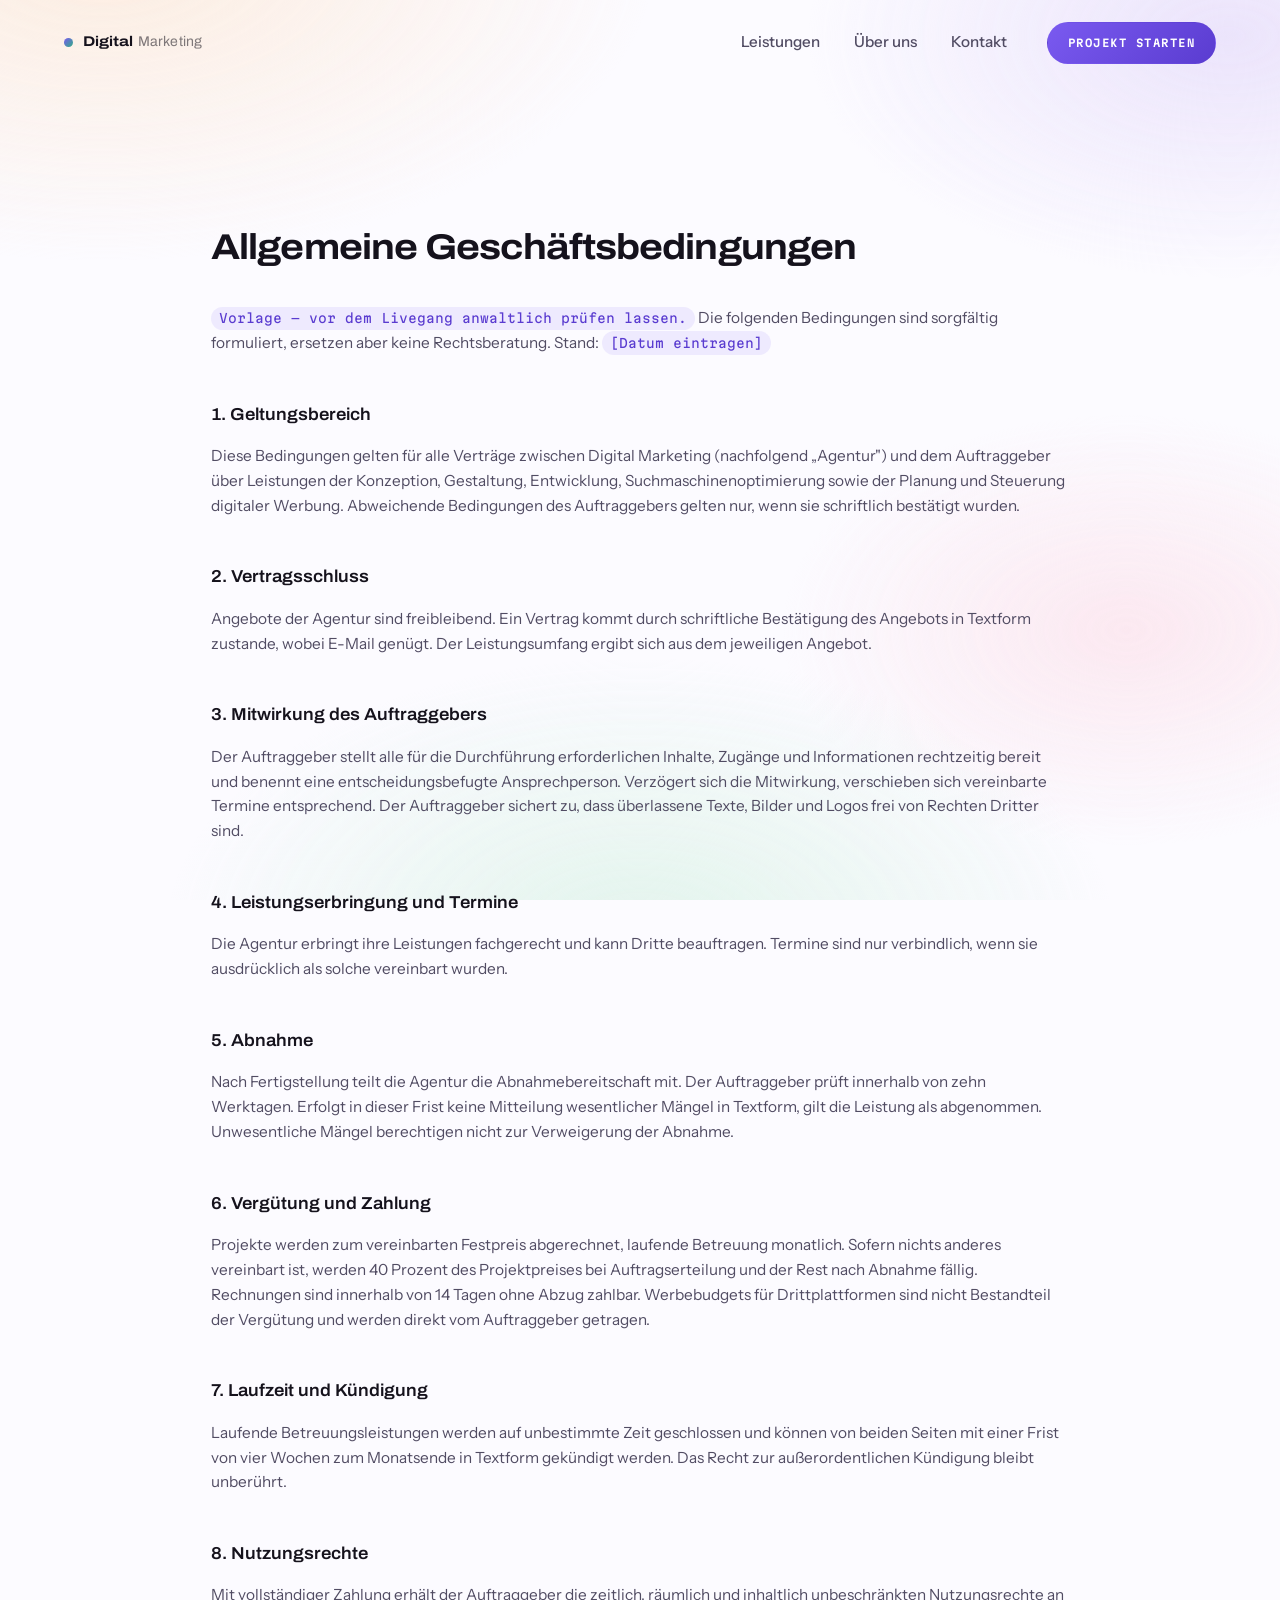
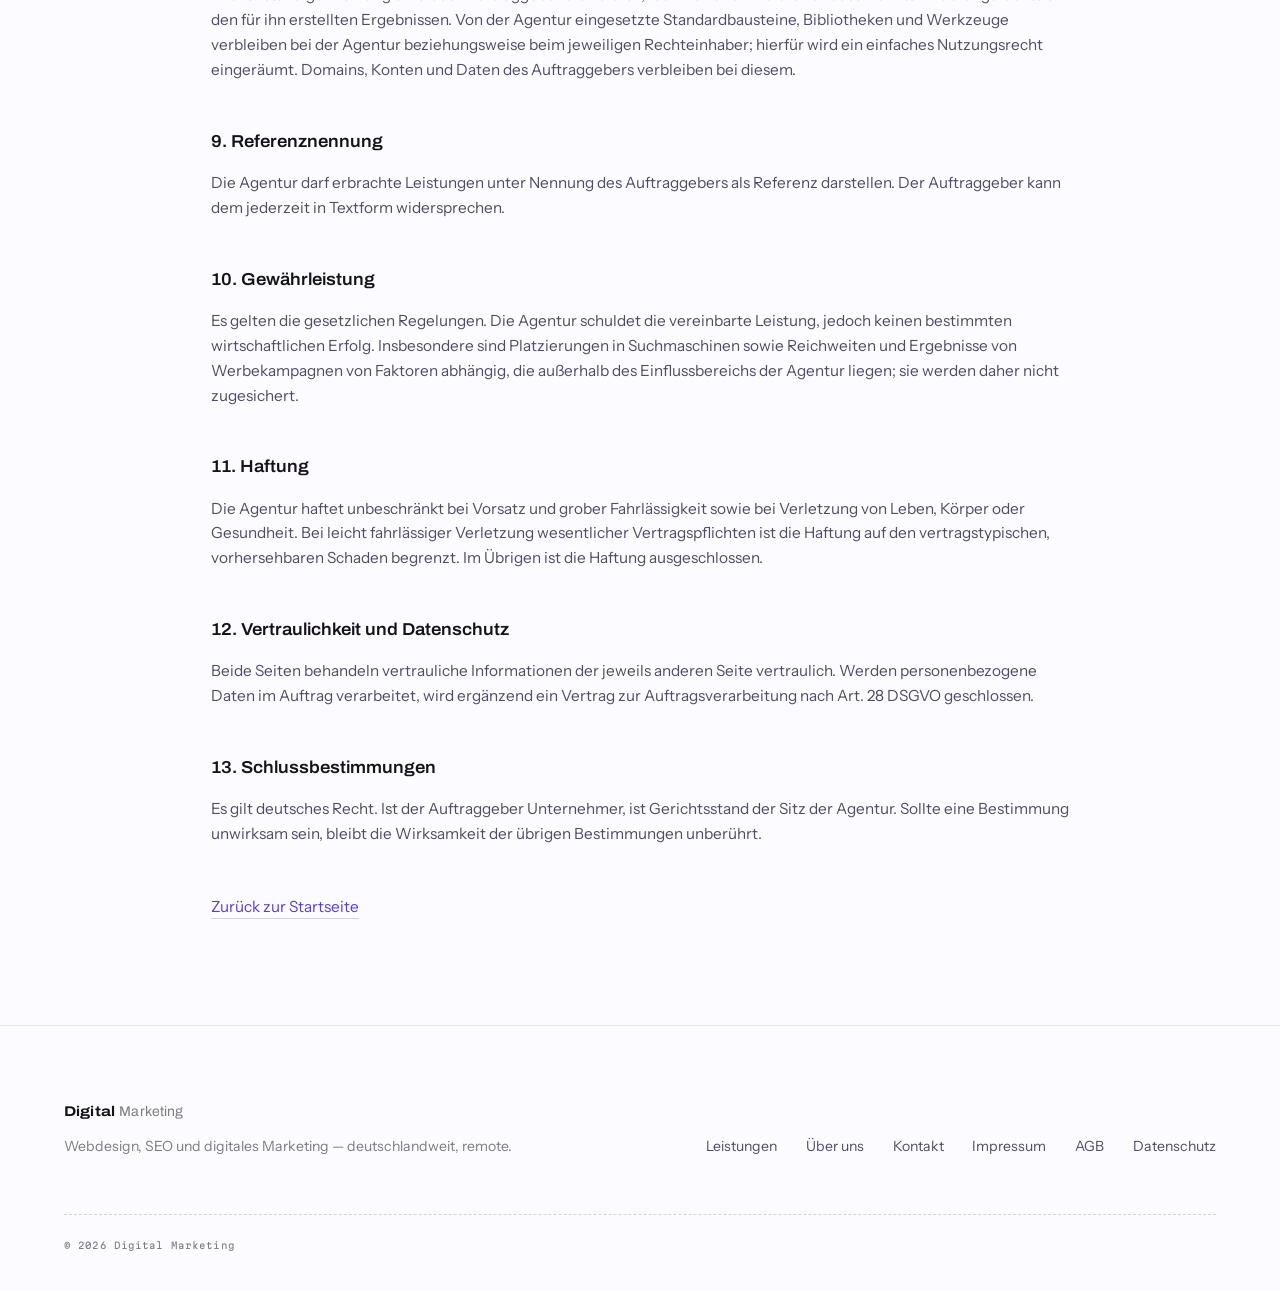
==== agb.html @ 8b8d9b71 "Agenturauftritt: helle Fassung, eigene Seiten, Sichtbarkeits-Check Umstellung von persönlicher Seite" ====
<!DOCTYPE html>
<html lang="de">

<head>
  <meta charset="utf-8">
  <meta name="viewport" content="width=device-width, initial-scale=1">

  <title>AGB | Digital Marketing</title>
  <meta name="description" content="Allgemeine Geschäftsbedingungen für Webdesign- und Marketingleistungen.">
  <meta name="theme-color" content="#FCFBFF">
  <link rel="canonical" href="https://jawadkazimi87-coder.github.io/agb.html">

  <meta property="og:type" content="website">
  <meta property="og:locale" content="de_DE">
  <meta property="og:site_name" content="Digital Marketing">
  <meta property="og:title" content="AGB | Digital Marketing">
  <meta property="og:description" content="Allgemeine Geschäftsbedingungen für Webdesign- und Marketingleistungen.">
  <meta property="og:url" content="https://jawadkazimi87-coder.github.io/agb.html">
  <meta property="og:image" content="https://jawadkazimi87-coder.github.io/public/images/og-cover.jpg">
  <meta property="og:image:width" content="1200">
  <meta property="og:image:height" content="630">
  <meta property="og:image:alt" content="Digital Marketing — Digitalagentur">
  <meta name="twitter:card" content="summary_large_image">
  <meta name="twitter:title" content="AGB | Digital Marketing">
  <meta name="twitter:description" content="Allgemeine Geschäftsbedingungen für Webdesign- und Marketingleistungen.">
  <meta name="twitter:image" content="https://jawadkazimi87-coder.github.io/public/images/og-cover.jpg">

  <link rel="icon" href="public/icons/favicon.svg" type="image/svg+xml">
  <link rel="apple-touch-icon" href="public/icons/favicon.png">

  <link rel="preload" as="font" type="font/woff2" href="assets/fonts/archivo-latin.woff2" crossorigin>
  <link rel="preload" as="font" type="font/woff2" href="assets/fonts/instrument-sans-latin.woff2" crossorigin>
  <link rel="stylesheet" href="assets/css/fonts.css">
  <link rel="stylesheet" href="assets/css/site.css">
  <meta name="robots" content="noindex, follow">
</head>

<body class="subpage">
  <a class="skiplink" href="#inhalt">Direkt zum Inhalt springen</a>

  <header class="masthead is-stuck" id="masthead">
    <a class="wordmark" href="index.html" aria-label="Digital Marketing — Startseite">
      <span class="wordmark__mark" aria-hidden="true"></span>
      <span class="wordmark__text">Digital<span class="wordmark__thin">Marketing</span></span>
    </a>

    <nav class="mainnav" id="mainnav" aria-label="Hauptnavigation">
      <ul class="mainnav__list">
        <li><a href="leistungen.html">Leistungen</a></li>
        <li><a href="ueber-uns.html">Über uns</a></li>
        <li><a href="kontakt.html">Kontakt</a></li>
      </ul>
      <a class="btn btn--primary btn--sm" href="kontakt.html">Projekt starten</a>
    </nav>

    <button class="menutoggle" id="menutoggle" type="button" aria-expanded="false" aria-controls="mainnav">
      <span class="menutoggle__bars" aria-hidden="true"><i></i><i></i></span>
      <span class="menutoggle__label">Menü</span>
    </button>
  </header>

  <main id="inhalt">
    <article class="shell legal">
      <h1>Allgemeine Geschäftsbedingungen</h1>

      <p>
        <span class="todo">Vorlage — vor dem Livegang anwaltlich prüfen lassen.</span>
        Die folgenden Bedingungen sind sorgfältig formuliert, ersetzen aber keine Rechtsberatung.
        Stand: <span class="todo">[Datum eintragen]</span>
      </p>

      <h2>1. Geltungsbereich</h2>
      <p>
        Diese Bedingungen gelten für alle Verträge zwischen Digital Marketing (nachfolgend „Agentur")
        und dem Auftraggeber über Leistungen der Konzeption, Gestaltung, Entwicklung,
        Suchmaschinenoptimierung sowie der Planung und Steuerung digitaler Werbung.
        Abweichende Bedingungen des Auftraggebers gelten nur, wenn sie schriftlich bestätigt wurden.
      </p>

      <h2>2. Vertragsschluss</h2>
      <p>
        Angebote der Agentur sind freibleibend. Ein Vertrag kommt durch schriftliche Bestätigung
        des Angebots in Textform zustande, wobei E-Mail genügt. Der Leistungsumfang ergibt sich
        aus dem jeweiligen Angebot.
      </p>

      <h2>3. Mitwirkung des Auftraggebers</h2>
      <p>
        Der Auftraggeber stellt alle für die Durchführung erforderlichen Inhalte, Zugänge und
        Informationen rechtzeitig bereit und benennt eine entscheidungsbefugte Ansprechperson.
        Verzögert sich die Mitwirkung, verschieben sich vereinbarte Termine entsprechend.
        Der Auftraggeber sichert zu, dass überlassene Texte, Bilder und Logos frei von Rechten
        Dritter sind.
      </p>

      <h2>4. Leistungserbringung und Termine</h2>
      <p>
        Die Agentur erbringt ihre Leistungen fachgerecht und kann Dritte beauftragen. Termine sind
        nur verbindlich, wenn sie ausdrücklich als solche vereinbart wurden.
      </p>

      <h2>5. Abnahme</h2>
      <p>
        Nach Fertigstellung teilt die Agentur die Abnahmebereitschaft mit. Der Auftraggeber prüft
        innerhalb von zehn Werktagen. Erfolgt in dieser Frist keine Mitteilung wesentlicher Mängel
        in Textform, gilt die Leistung als abgenommen. Unwesentliche Mängel berechtigen nicht zur
        Verweigerung der Abnahme.
      </p>

      <h2>6. Vergütung und Zahlung</h2>
      <p>
        Projekte werden zum vereinbarten Festpreis abgerechnet, laufende Betreuung monatlich.
        Sofern nichts anderes vereinbart ist, werden 40 Prozent des Projektpreises bei
        Auftragserteilung und der Rest nach Abnahme fällig. Rechnungen sind innerhalb von
        14 Tagen ohne Abzug zahlbar. Werbebudgets für Drittplattformen sind nicht Bestandteil
        der Vergütung und werden direkt vom Auftraggeber getragen.
      </p>

      <h2>7. Laufzeit und Kündigung</h2>
      <p>
        Laufende Betreuungsleistungen werden auf unbestimmte Zeit geschlossen und können von
        beiden Seiten mit einer Frist von vier Wochen zum Monatsende in Textform gekündigt
        werden. Das Recht zur außerordentlichen Kündigung bleibt unberührt.
      </p>

      <h2>8. Nutzungsrechte</h2>
      <p>
        Mit vollständiger Zahlung erhält der Auftraggeber die zeitlich, räumlich und inhaltlich
        unbeschränkten Nutzungsrechte an den für ihn erstellten Ergebnissen. Von der Agentur
        eingesetzte Standardbausteine, Bibliotheken und Werkzeuge verbleiben bei der Agentur
        beziehungsweise beim jeweiligen Rechteinhaber; hierfür wird ein einfaches Nutzungsrecht
        eingeräumt. Domains, Konten und Daten des Auftraggebers verbleiben bei diesem.
      </p>

      <h2>9. Referenznennung</h2>
      <p>
        Die Agentur darf erbrachte Leistungen unter Nennung des Auftraggebers als Referenz
        darstellen. Der Auftraggeber kann dem jederzeit in Textform widersprechen.
      </p>

      <h2>10. Gewährleistung</h2>
      <p>
        Es gelten die gesetzlichen Regelungen. Die Agentur schuldet die vereinbarte Leistung,
        jedoch keinen bestimmten wirtschaftlichen Erfolg. Insbesondere sind Platzierungen in
        Suchmaschinen sowie Reichweiten und Ergebnisse von Werbekampagnen von Faktoren abhängig,
        die außerhalb des Einflussbereichs der Agentur liegen; sie werden daher nicht zugesichert.
      </p>

      <h2>11. Haftung</h2>
      <p>
        Die Agentur haftet unbeschränkt bei Vorsatz und grober Fahrlässigkeit sowie bei
        Verletzung von Leben, Körper oder Gesundheit. Bei leicht fahrlässiger Verletzung
        wesentlicher Vertragspflichten ist die Haftung auf den vertragstypischen, vorhersehbaren
        Schaden begrenzt. Im Übrigen ist die Haftung ausgeschlossen.
      </p>

      <h2>12. Vertraulichkeit und Datenschutz</h2>
      <p>
        Beide Seiten behandeln vertrauliche Informationen der jeweils anderen Seite vertraulich.
        Werden personenbezogene Daten im Auftrag verarbeitet, wird ergänzend ein Vertrag zur
        Auftragsverarbeitung nach Art. 28 DSGVO geschlossen.
      </p>

      <h2>13. Schlussbestimmungen</h2>
      <p>
        Es gilt deutsches Recht. Ist der Auftraggeber Unternehmer, ist Gerichtsstand der Sitz der
        Agentur. Sollte eine Bestimmung unwirksam sein, bleibt die Wirksamkeit der übrigen
        Bestimmungen unberührt.
      </p>

      <p style="margin-top:3rem"><a class="textlink" href="index.html">Zurück zur Startseite</a></p>
    </article>

  </main>

  <footer class="footer">
    <div class="shell footer__inner">
      <div class="footer__brand">
        <span class="wordmark__text">Digital<span class="wordmark__thin">Marketing</span></span>
        <p class="footer__line">Webdesign, SEO und digitales Marketing — deutschlandweit, remote.</p>
      </div>
      <nav class="footer__nav" aria-label="Fußzeile">
        <a href="leistungen.html">Leistungen</a>
        <a href="ueber-uns.html">Über uns</a>
        <a href="kontakt.html">Kontakt</a>
        <a href="impressum.html">Impressum</a>
        <a href="agb.html">AGB</a>
        <a href="datenschutz.html">Datenschutz</a>
      </nav>
      <p class="footer__legal">© <span data-year>2026</span> Digital Marketing</p>
    </div>
  </footer>

  <script src="assets/js/story.js" defer></script>
</body>

</html>
---- assets/css/fonts.css ----
/* Selbst gehostete Schriften — keine Verbindung zu Google-Servern, dadurch
   kein Drittanbieter-Transfer und ein Netzwerk-Roundtrip weniger.
   Quelle: Google Fonts (SIL Open Font License 1.1). Subsets: latin, latin-ext. */

@font-face {
  font-family: 'Archivo';
  font-style: normal;
  font-weight: 400 800;
  font-stretch: 100% 125%;
  font-display: swap;
  src: url('../fonts/archivo-latin-ext.woff2') format('woff2');
  unicode-range: U+0100-02BA, U+02BD-02C5, U+02C7-02CC, U+02CE-02D7, U+02DD-02FF, U+0304, U+0308, U+0329, U+1D00-1DBF, U+1E00-1E9F, U+1EF2-1EFF, U+2020, U+20A0-20AB, U+20AD-20C0, U+2113, U+2C60-2C7F, U+A720-A7FF;
}

@font-face {
  font-family: 'Archivo';
  font-style: normal;
  font-weight: 400 800;
  font-stretch: 100% 125%;
  font-display: swap;
  src: url('../fonts/archivo-latin.woff2') format('woff2');
  unicode-range: U+0000-00FF, U+0131, U+0152-0153, U+02BB-02BC, U+02C6, U+02DA, U+02DC, U+0304, U+0308, U+0329, U+2000-206F, U+20AC, U+2122, U+2191, U+2193, U+2212, U+2215, U+FEFF, U+FFFD;
}

@font-face {
  font-family: 'Instrument Sans';
  font-style: normal;
  font-weight: 400 500;
  font-stretch: 100%;
  font-display: swap;
  src: url('../fonts/instrument-sans-latin-ext.woff2') format('woff2');
  unicode-range: U+0100-02BA, U+02BD-02C5, U+02C7-02CC, U+02CE-02D7, U+02DD-02FF, U+0304, U+0308, U+0329, U+1D00-1DBF, U+1E00-1E9F, U+1EF2-1EFF, U+2020, U+20A0-20AB, U+20AD-20C0, U+2113, U+2C60-2C7F, U+A720-A7FF;
}

@font-face {
  font-family: 'Instrument Sans';
  font-style: normal;
  font-weight: 400 500;
  font-stretch: 100%;
  font-display: swap;
  src: url('../fonts/instrument-sans-latin.woff2') format('woff2');
  unicode-range: U+0000-00FF, U+0131, U+0152-0153, U+02BB-02BC, U+02C6, U+02DA, U+02DC, U+0304, U+0308, U+0329, U+2000-206F, U+20AC, U+2122, U+2191, U+2193, U+2212, U+2215, U+FEFF, U+FFFD;
}

@font-face {
  font-family: 'Martian Mono';
  font-style: normal;
  font-weight: 400 600;
  font-stretch: 100%;
  font-display: swap;
  src: url('../fonts/martian-mono-latin-ext.woff2') format('woff2');
  unicode-range: U+0100-02BA, U+02BD-02C5, U+02C7-02CC, U+02CE-02D7, U+02DD-02FF, U+0304, U+0308, U+0329, U+1D00-1DBF, U+1E00-1E9F, U+1EF2-1EFF, U+2020, U+20A0-20AB, U+20AD-20C0, U+2113, U+2C60-2C7F, U+A720-A7FF;
}

@font-face {
  font-family: 'Martian Mono';
  font-style: normal;
  font-weight: 400 600;
  font-stretch: 100%;
  font-display: swap;
  src: url('../fonts/martian-mono-latin.woff2') format('woff2');
  unicode-range: U+0000-00FF, U+0131, U+0152-0153, U+02BB-02BC, U+02C6, U+02DA, U+02DC, U+0304, U+0308, U+0329, U+2000-206F, U+20AC, U+2122, U+2191, U+2193, U+2212, U+2215, U+FEFF, U+FFFD;
}
---- assets/css/site.css ----
/* ==========================================================================
   Designsystem — helle Fassung
   Grundstimmung nach Referenzvorlage: sehr helles Papier mit pastelligen
   Lichthöfen in Flieder, Mint und Blau, violetter Akzent, weiße Karten mit
   großzügigen Radien.
   Signatur bleibt: Die Atmosphäre wandert beim Scrollen von warm (analoge
   Welt) nach kühl (digitale Welt) — über --t, gesetzt von story.js.
   ========================================================================== */

:root {
  /* Grundflächen */
  --paper: #FCFBFF;
  --paper-soft: #F6F3FD;
  --card: #FFFFFF;

  /* Schrift */
  --ink: #15121C;
  --ink-2: #514C63;
  --ink-3: rgba(21, 18, 28, .55);
  --line: rgba(21, 18, 28, .09);
  --line-strong: rgba(21, 18, 28, .17);

  /* Pastelltöne der Lichthöfe */
  --wash-lav: #E9E1FB;
  --wash-mint: #DFF3EA;
  --wash-blue: #E3ECFD;
  --wash-rose: #FBE6EF;
  --wash-peach: #FCEBDD;

  /* Akzente */
  --violet: #7A5AF0;
  --violet-deep: #5A3CD0;
  --mint: #2FAE84;

  /* Erzählpole der Atmosphäre */
  --sodium: var(--wash-peach);
  --signal: var(--wash-blue);

  --t: 0;
  --accent: var(--violet);

  /* Auf dem Video liegende Schrift bleibt hell */
  --on-media: #FFFFFF;
  --on-media-dim: rgba(255, 255, 255, .78);
  --on-media-faint: rgba(255, 255, 255, .55);
  --on-media-rule: rgba(255, 255, 255, .28);

  /* Form */
  --radius: 16px;
  --radius-lg: 26px;
  --pill: 999px;
  --shadow-sm: 0 2px 10px rgba(38, 24, 92, .05);
  --shadow: 0 18px 46px -22px rgba(38, 24, 92, .30);
  --shadow-lg: 0 40px 90px -40px rgba(38, 24, 92, .42);

  /* Typografie */
  --face-display: 'Archivo', 'Helvetica Neue', Arial, sans-serif;
  --face-body: 'Instrument Sans', 'Helvetica Neue', Arial, sans-serif;
  --face-mono: 'Martian Mono', ui-monospace, 'SFMono-Regular', Menlo, monospace;

  --step-display: clamp(2.15rem, 5.2vw, 4.9rem);
  --step-word: clamp(2.3rem, 5.6vw, 5.2rem);
  --step-title: clamp(1.7rem, 3.4vw, 3rem);
  --step-lead: clamp(.94rem, 1vw, 1.05rem);
  --step-label: clamp(.6rem, .68vw, .68rem);

  /* Raster */
  --shell: 1400px;
  --gutter: clamp(1.35rem, 5vw, 5rem);
  --band: clamp(4rem, 10vh, 8rem);
}

/* Rückfallwerte zuerst, damit sie die @supports-Fassung nicht überschreiben. */
:root {
  --air: var(--wash-peach);
  --air-2: var(--wash-rose);
}

@supports (color: color-mix(in oklab, red, blue)) {
  :root {
    --air: color-mix(in oklab, var(--sodium), var(--signal) calc(var(--t) * 100%));
    --air-2: color-mix(in oklab, var(--wash-rose), var(--wash-lav) calc(var(--t) * 100%));
  }
}

*,
*::before,
*::after {
  box-sizing: border-box;
}

html {
  -webkit-text-size-adjust: 100%;
  scroll-behavior: smooth;
}

body {
  margin: 0;
  color: var(--ink);
  background-color: var(--paper);
  font-family: var(--face-body);
  font-size: 16px;
  line-height: 1.62;
  overflow-x: hidden;
  text-rendering: optimizeLegibility;
  -webkit-font-smoothing: antialiased;
}

/* Feststehende Lichthöfe hinter allem. Weil die Ebene fixiert ist, bleibt
   sie unabhängig von der Seitenlänge gleich dicht — und ihre Färbung
   wandert über --t von warm nach kühl. */
body::before {
  content: "";
  position: fixed;
  inset: 0;
  z-index: -1;
  pointer-events: none;
  background:
    radial-gradient(70% 55% at 8% -5%, var(--air), transparent 62%),
    radial-gradient(55% 45% at 96% 4%, var(--wash-lav), transparent 60%),
    radial-gradient(60% 50% at 50% 104%, var(--wash-mint), transparent 62%),
    radial-gradient(45% 40% at 88% 70%, var(--air-2), transparent 60%);
  opacity: .9;
  transition: opacity .6s ease;
}

img {
  max-width: 100%;
  height: auto;
  display: block;
}

::selection {
  background: color-mix(in oklab, var(--violet) 26%, transparent);
  color: var(--ink);
}

:focus-visible {
  outline: 2px solid var(--accent);
  outline-offset: 3px;
  border-radius: 1px;
}

.skiplink {
  position: absolute;
  left: -9999px;
  top: 0;
  z-index: 300;
  padding: .8rem 1.2rem;
  background: var(--ink);
  color: var(--paper);
  border-radius: var(--pill);
  font-family: var(--face-mono);
  font-size: .7rem;
  text-decoration: none;
}

.skiplink:focus {
  left: 1rem;
  top: 1rem;
}

.shell {
  width: 100%;
  max-width: var(--shell);
  margin-inline: auto;
  padding-inline: var(--gutter);
}

/* Sprungziele dürfen nicht unter der fixierten Kopfzeile landen. */
section[id] {
  scroll-margin-top: clamp(4.5rem, 8vh, 6.5rem);
}

/* --------------------------------------------------------------- Typografie */

.eyebrow {
  margin: 0 0 1.4rem;
  font-family: var(--face-mono);
  font-size: var(--step-label);
  font-weight: 400;
  letter-spacing: .22em;
  text-transform: uppercase;
  color: var(--accent);
}

.section-title {
  margin: 0;
  font-family: var(--face-display);
  font-size: var(--step-title);
  font-weight: 700;
  font-stretch: 112%;
  line-height: .96;
  letter-spacing: -.025em;
}

.section-title em {
  font-style: normal;
  font-weight: 400;
  font-stretch: 100%;
  color: var(--ink-3);
}

.section-title--sm {
  font-size: clamp(1.45rem, 2.5vw, 2.2rem);
}

.textlink {
  color: var(--ink);
  text-decoration: none;
  border-bottom: 1px solid var(--line-strong);
  padding-bottom: .12em;
  transition: color .3s ease, border-color .3s ease;
}

.textlink:hover {
  color: var(--accent);
  border-color: var(--accent);
}

/* ------------------------------------------------------------------ Buttons */

.btn {
  display: inline-flex;
  align-items: center;
  justify-content: center;
  gap: .7rem;
  padding: 1.02rem 1.9rem;
  font-family: var(--face-mono);
  font-size: .72rem;
  font-weight: 600;
  letter-spacing: .14em;
  text-transform: uppercase;
  text-decoration: none;
  border: 1px solid transparent;
  border-radius: var(--pill);
  cursor: pointer;
  position: relative;
  overflow: hidden;
  transition: transform .35s cubic-bezier(.22, .61, .36, 1), color .3s ease, border-color .3s ease, background-color .3s ease;
}

.btn--primary {
  background: linear-gradient(135deg, var(--violet), var(--violet-deep));
  color: #FFFFFF;
  box-shadow: var(--shadow);
}

.btn--primary::after {
  content: "";
  position: absolute;
  inset: 0;
  background: linear-gradient(135deg, var(--violet-deep), #4229B8);
  opacity: 0;
  transition: opacity .35s ease;
  z-index: 0;
}

.btn--primary>* {
  position: relative;
  z-index: 1;
}

.btn--primary:hover::after {
  opacity: 1;
}

.btn--primary:hover {
  transform: translateY(-2px);
}

.btn--ghost {
  background: var(--card);
  color: var(--ink);
  border-color: var(--line-strong);
  box-shadow: var(--shadow-sm);
}

.btn--ghost:hover {
  border-color: var(--violet);
  color: var(--violet-deep);
  transform: translateY(-2px);
}

/* Auf dem Video liegende Schaltflächen brauchen den hellen Kontrast. */
.stage__beats .btn--ghost {
  background: rgba(255, 255, 255, .14);
  color: var(--on-media);
  border-color: var(--on-media-rule);
  backdrop-filter: blur(8px);
  -webkit-backdrop-filter: blur(8px);
  box-shadow: none;
}

.stage__beats .btn--ghost:hover {
  background: rgba(255, 255, 255, .24);
  color: var(--on-media);
  border-color: rgba(255, 255, 255, .5);
}

.btn--sm {
  padding: .72rem 1.25rem;
  font-size: .66rem;
}

.btn--full {
  width: 100%;
}

/* --------------------------------------------------------------- Navigation */

.masthead {
  position: fixed;
  inset: 0 0 auto;
  z-index: 200;
  display: flex;
  align-items: center;
  justify-content: space-between;
  gap: 1.5rem;
  padding: 1.35rem var(--gutter);
  transition: background-color .45s ease, padding .45s ease, border-color .45s ease;
  border-bottom: 1px solid transparent;
}

.masthead.is-stuck {
  background: rgba(252, 251, 255, .82);
  backdrop-filter: blur(16px);
  -webkit-backdrop-filter: blur(16px);
  border-bottom-color: var(--line);
  padding-block: .8rem;
}

.masthead.is-hidden {
  transform: translate3d(0, -102%, 0);
  transition: transform .5s cubic-bezier(.22, .61, .36, 1), background-color .45s ease;
}

.wordmark {
  display: inline-flex;
  align-items: center;
  gap: .6rem;
  text-decoration: none;
  color: var(--ink);
}

.wordmark__mark {
  width: 9px;
  height: 9px;
  border-radius: 50%;
  background: linear-gradient(135deg, var(--violet), var(--mint));
  animation: pulse 3.6s ease-out infinite;
}

@keyframes pulse {

  0%,
  70%,
  100% {
    box-shadow: 0 0 0 0 rgba(255, 255, 255, 0);
  }

  35% {
    box-shadow: 0 0 0 7px rgba(122, 90, 240, .14);
  }
}

.wordmark__text {
  font-family: var(--face-display);
  font-weight: 700;
  font-stretch: 118%;
  font-size: .88rem;
  letter-spacing: .01em;
}

.wordmark__thin {
  font-weight: 400;
  font-stretch: 100%;
  color: var(--ink-3);
  margin-left: .3em;
}

.mainnav {
  display: flex;
  align-items: center;
  gap: clamp(1.5rem, 3vw, 3rem);
}

.mainnav__list {
  display: flex;
  gap: clamp(1.4rem, 2.4vw, 2.6rem);
  list-style: none;
  margin: 0;
  padding: 0;
}

.mainnav__list a {
  position: relative;
  display: inline-block;
  padding: .45rem .1rem;
  font-family: var(--face-body);
  font-size: .95rem;
  font-weight: 500;
  color: var(--ink-2);
  text-decoration: none;
  transition: color .3s ease;
}

.mainnav__list a::after {
  content: "";
  position: absolute;
  left: 0;
  right: 100%;
  bottom: .18rem;
  height: 1.5px;
  border-radius: 2px;
  background: var(--violet);
  transition: right .35s cubic-bezier(.22, .61, .36, 1);
}

.mainnav__list a:hover,
.mainnav__list a.is-current {
  color: var(--ink);
}

.mainnav__list a:hover::after,
.mainnav__list a.is-current::after {
  right: 0;
}

.menutoggle {
  display: none;
  align-items: center;
  gap: .6rem;
  background: none;
  border: 0;
  padding: .5rem 0;
  color: var(--ink);
  cursor: pointer;
  font-family: var(--face-mono);
  font-size: .68rem;
  letter-spacing: .14em;
  text-transform: uppercase;
}

.menutoggle__bars {
  display: grid;
  gap: 5px;
  width: 22px;
}

.menutoggle__bars i {
  display: block;
  height: 1.5px;
  border-radius: 2px;
  background: var(--ink);
  transition: transform .4s cubic-bezier(.22, .61, .36, 1);
}

.menutoggle[aria-expanded="true"] .menutoggle__bars i:first-child {
  transform: translateY(3px) rotate(45deg);
}

.menutoggle[aria-expanded="true"] .menutoggle__bars i:last-child {
  transform: translateY(-3px) rotate(-45deg);
}

/* ============================ SCROLL-STORYTELLING ========================= */

.story {
  position: relative;
  height: 560vh;
}

.story__stage {
  position: sticky;
  top: 0;
  height: 100svh;
  isolation: isolate;
  --stage-x: var(--gutter);
  --stage-top: clamp(4.6rem, 9vh, 6.4rem);
  --stage-bottom: clamp(.9rem, 3vh, 1.8rem);
}

/* Das Video liegt als gerundete Karte auf dem hellen Grund — nicht mehr
   randlos hinter der Seite. Das ist der sichtbarste Unterschied zur
   dunklen Fassung und bestimmt die Form der ganzen Seite. */
.stage__media {
  position: absolute;
  inset: var(--stage-top) var(--stage-x) var(--stage-bottom);
  z-index: 0;
  overflow: hidden;
  border-radius: var(--radius-lg);
  background-color: #14121A;
  background-image: url("../../public/images/hero-poster.jpg");
  background-size: cover;
  background-position: center;
  box-shadow: var(--shadow-lg);
}

.stage__video {
  width: 100%;
  height: 100%;
  object-fit: cover;
  object-position: center;
  display: block;
  opacity: 0;
  transition: opacity .9s ease;
}

.stage__video.is-ready {
  opacity: 1;
}

/* Fallback, solange kein Video vorhanden ist: ruhige Lichtstimmung
   statt eines leeren schwarzen Rahmens. */
.story__stage.no-video .stage__media::after {
  content: "";
  position: absolute;
  inset: 0;
  background:
    radial-gradient(120% 90% at 78% 22%, rgba(122, 90, 240, .5), transparent 62%),
    radial-gradient(90% 70% at 12% 84%, rgba(47, 174, 132, .34), transparent 60%);
  opacity: calc(.6 + var(--t) * .3);
}

/* Kino-Grading: unten dichter, damit der Text sitzt, oben offen,
   damit das Bild dominant bleibt. */
.stage__grade {
  position: absolute;
  inset: 0;
  z-index: 1;
  background:
    linear-gradient(180deg, rgba(12, 10, 20, .34) 0%, rgba(12, 10, 20, 0) 32%),
    linear-gradient(0deg, rgba(12, 10, 20, .84) 0%, rgba(12, 10, 20, .5) 26%, rgba(12, 10, 20, .06) 58%, rgba(12, 10, 20, 0) 76%);
}

.stage__vignette {
  position: absolute;
  inset: 0;
  z-index: 1;
  background: radial-gradient(130% 100% at 50% 45%, transparent 46%, rgba(10, 8, 18, .46) 100%);
  mix-blend-mode: multiply;
}

/* ------------------------------------------------------------- Story-Beats */

.stage__beats {
  position: absolute;
  inset: var(--stage-top) var(--stage-x) var(--stage-bottom);
  z-index: 2;
  display: grid;
  align-items: end;
  padding: 0 clamp(1.4rem, 3.4vw, 3rem) clamp(3.4rem, 8vh, 5.4rem);
  pointer-events: none;
  color: var(--on-media);
}

.beat {
  grid-area: 1 / 1;
  max-width: min(58ch, 74%);
  opacity: 0;
  --p: 0;
  transform: translate3d(0, calc((1 - var(--p)) * 30px), 0);
  will-change: opacity, transform;
}

.beat.is-active {
  pointer-events: auto;
}

.beat__eyebrow {
  margin: 0 0 1.1rem;
  padding-left: 1.15rem;
  position: relative;
  font-family: var(--face-mono);
  font-size: var(--step-label);
  letter-spacing: .24em;
  text-transform: uppercase;
  color: var(--on-media-dim);
  text-shadow: 0 1px 10px rgba(4, 6, 10, .9);
}

.beat__eyebrow::before {
  content: "";
  position: absolute;
  left: 0;
  top: .52em;
  width: 6px;
  height: 6px;
  background: #A88BFF;
  border-radius: 50%;
}

.beat__display {
  margin: 0;
  font-family: var(--face-display);
  font-size: var(--step-display);
  font-weight: 700;
  font-stretch: 110%;
  line-height: .92;
  letter-spacing: -.03em;
  text-wrap: balance;
  text-shadow: 0 2px 40px rgba(4, 6, 10, .5);
}

.beat__display em {
  font-style: normal;
  font-weight: 400;
  font-stretch: 100%;
  color: var(--on-media-dim);
}

.beat__display--word {
  font-size: var(--step-word);
  font-stretch: 122%;
  font-weight: 800;
  text-transform: uppercase;
  letter-spacing: -.035em;
}

.beat__statement {
  margin: 0;
  font-family: var(--face-display);
  font-size: clamp(1.6rem, 3.2vw, 2.9rem);
  font-weight: 500;
  font-stretch: 104%;
  line-height: 1.06;
  letter-spacing: -.02em;
  text-shadow: 0 2px 40px rgba(4, 6, 10, .5);
}

.beat__statement em {
  font-style: normal;
  color: #C9B8FF;
}

.beat__swap {
  display: inline-block;
  opacity: calc((var(--p) - .45) * 2.6);
  transform: translate3d(0, calc((1 - var(--p)) * 10px), 0);
}

.beat__lead {
  margin: 1.2rem 0 0;
  max-width: 46ch;
  font-size: var(--step-lead);
  color: var(--on-media-dim);
  line-height: 1.65;
  text-shadow: 0 1px 12px rgba(4, 6, 10, .7);
}

.beat__actions {
  display: flex;
  flex-wrap: wrap;
  gap: .9rem;
  margin-top: 2.2rem;
}

.beat--opening .beat__display {
  max-width: 16ch;
}

/* Im Schlussbild trägt das Video die Aussage — die Schrift nimmt sich
   zurück und lässt Platz für den Handlungsaufruf. */
.beat--cta .beat__display {
  font-size: clamp(1.75rem, 3.6vw, 3.3rem);
  max-width: 18ch;
}

/* Blur-Übergang nur auf großen Screens: auf Mobilgeräten kostet der
   Filter zu viel Renderzeit während des Scrollens. */
@media (min-width: 900px) and (prefers-reduced-motion: no-preference) {
  .beat {
    filter: blur(calc((1 - var(--p)) * 5px));
    transform: translate3d(0, calc((1 - var(--p)) * 34px), 0) scale(calc(.988 + var(--p) * .012));
  }
}

/* ----------------------------------------------------- Fortschrittsanzeige */

.rail {
  position: absolute;
  right: calc(var(--stage-x) + clamp(1.4rem, 3.4vw, 3rem));
  top: 50%;
  transform: translateY(-50%);
  z-index: 3;
  margin: 0;
  padding: 0;
  list-style: none;
  display: grid;
  gap: 1.15rem;
  text-align: right;
}

.rail__step {
  display: flex;
  align-items: center;
  justify-content: flex-end;
  gap: .7rem;
  font-family: var(--face-mono);
  font-size: .6rem;
  letter-spacing: .2em;
  text-transform: uppercase;
  color: var(--on-media-faint);
  transition: color .5s ease;
  /* Im Schlussbild liegt die Anzeige über hellen Datenflächen des Videos —
     der Schatten hält sie lesbar, ohne eine Fläche einzuziehen. */
  text-shadow: 0 1px 10px rgba(4, 6, 10, .95), 0 0 3px rgba(4, 6, 10, .8);
}

.rail__step::after {
  content: "";
  width: 26px;
  height: 1px;
  background: currentColor;
  transition: width .5s cubic-bezier(.22, .61, .36, 1), background-color .5s ease;
}

.rail__step.is-active {
  color: var(--on-media);
}

.rail__step.is-active::after {
  width: 46px;
  background: #FFFFFF;
}

.rail__name {
  opacity: 0;
  transform: translateX(6px);
  transition: opacity .5s ease, transform .5s ease;
}

.rail__step.is-active .rail__name {
  opacity: 1;
  transform: translateX(0);
}

.scrollcue {
  position: absolute;
  left: calc(var(--stage-x) + clamp(1.4rem, 3.4vw, 3rem));
  bottom: calc(var(--stage-bottom) + 1.2rem);
  z-index: 3;
  margin: 0;
  font-family: var(--face-mono);
  font-size: .6rem;
  letter-spacing: .24em;
  text-transform: uppercase;
  color: var(--on-media-faint);
  transition: opacity .5s ease;
}

.scrollcue span {
  display: inline-block;
  animation: cue 2.8s ease-in-out infinite;
}

@keyframes cue {

  0%,
  100% {
    transform: translateY(0);
    opacity: .5;
  }

  50% {
    transform: translateY(5px);
    opacity: 1;
  }
}

.scrollcue.is-gone {
  opacity: 0;
}

.scrub {
  position: absolute;
  left: var(--stage-x);
  right: var(--stage-x);
  bottom: calc(var(--stage-bottom) - 5px);
  height: 3px;
  z-index: 3;
  border-radius: var(--pill);
  overflow: hidden;
  background: var(--line);
}

.scrub i {
  display: block;
  height: 100%;
  width: 100%;
  transform: scaleX(0);
  transform-origin: 0 50%;
  border-radius: var(--pill);
  background: linear-gradient(90deg, var(--violet), var(--mint));
}

.debugpanel {
  position: absolute;
  left: var(--gutter);
  top: 6rem;
  z-index: 9;
  padding: .6rem .8rem;
  background: rgba(12, 10, 20, .82);
  border-radius: var(--radius);
  font-family: var(--face-mono);
  font-size: .62rem;
  line-height: 1.7;
  white-space: pre;
  color: #B7F5D8;
}

/* ================================ ÜBERGANG =============================== */

.bridge {
  position: relative;
  padding: calc(var(--band) * 1.1) 0 var(--band);
}

/* Der Faden führt die Verbindungslinie aus dem Hero in die Leistungskette. */
.bridge__thread {
  position: absolute;
  left: calc(var(--gutter) + 1px);
  top: 0;
  width: 1px;
  height: calc(var(--band) * .85);
  background: linear-gradient(180deg, transparent, var(--accent));
  opacity: .55;
}

.bridge__cols {
  display: grid;
  gap: clamp(1.4rem, 3vw, 3.4rem);
  margin-top: clamp(2.4rem, 5vw, 4rem);
  max-width: 92ch;
}

.bridge__text {
  margin: 0;
  font-size: clamp(.97rem, 1.05vw, 1.08rem);
  line-height: 1.72;
  color: var(--ink-2);
}

.bridge__text:first-child {
  color: var(--ink);
}

@media (min-width: 860px) {
  .bridge__cols {
    grid-template-columns: 1fr 1fr;
  }
}

/* =============================== LEISTUNGEN ============================== */

.chain {
  padding-bottom: var(--band);
}

.chain__head {
  margin-bottom: clamp(2.6rem, 6vw, 5rem);
}

.chain__list {
  margin: 0;
  padding: 0;
  list-style: none;
  border-bottom: 1px solid var(--line);
}

.node {
  position: relative;
  display: grid;
  grid-template-columns: clamp(3.4rem, 7vw, 6.5rem) minmax(0, 1fr);
  column-gap: clamp(.8rem, 2vw, 2.5rem);
  row-gap: 0;
  padding: clamp(1.5rem, 3vw, 2.5rem) clamp(.7rem, 2vw, 1.6rem) clamp(1.5rem, 3vw, 2.5rem) 0;
  border-top: 1px solid var(--line);
  border-radius: var(--radius);
  transition: background-color .45s ease;
}

/* Verbindungslinie der Kette */
.node::before {
  content: "";
  position: absolute;
  left: clamp(1rem, 2.1vw, 1.9rem);
  top: 0;
  bottom: 0;
  width: 1px;
  background: var(--line);
}

.node:last-child::before {
  bottom: 50%;
}

.node__index {
  position: relative;
  z-index: 1;
  font-family: var(--face-mono);
  font-size: .68rem;
  letter-spacing: .14em;
  color: var(--ink-3);
  padding-top: .45rem;
  transition: color .4s ease;
}

.node__index::before {
  content: "";
  position: absolute;
  left: clamp(1rem, 2.1vw, 1.9rem);
  top: .78rem;
  width: 7px;
  height: 7px;
  margin-left: -3px;
  border-radius: 50%;
  background: var(--paper);
  box-shadow: inset 0 0 0 1.5px var(--line-strong);
  transition: background-color .45s ease, box-shadow .45s ease, transform .45s ease;
}

.node.is-lit .node__index::before {
  background: var(--violet);
  box-shadow: inset 0 0 0 1.5px var(--violet), 0 0 0 4px rgba(122, 90, 240, .16);
}

.node__title {
  margin: 0;
  font-family: var(--face-display);
  font-size: clamp(1.12rem, 1.6vw, 1.5rem);
  font-weight: 600;
  font-stretch: 108%;
  line-height: 1.04;
  letter-spacing: -.02em;
  transition: transform .5s cubic-bezier(.22, .61, .36, 1), color .4s ease;
}

.node__text {
  margin: .75rem 0 0;
  max-width: 58ch;
  color: var(--ink-2);
  font-size: .96rem;
}

.node__meta {
  margin: 1rem 0 0;
  font-family: var(--face-mono);
  font-size: .62rem;
  letter-spacing: .16em;
  text-transform: uppercase;
  color: var(--ink-3);
}

@media (hover: hover) {
  .node:hover {
    background-color: var(--card);
    box-shadow: var(--shadow-sm);
  }

  .node:hover .node__title {
    transform: translateX(8px);
    color: var(--violet-deep);
  }

  .node:hover .node__index {
    color: var(--violet);
  }
}

@media (min-width: 1024px) {
  .node {
    grid-template-columns: clamp(3.4rem, 7vw, 6.5rem) minmax(0, 20rem) minmax(0, 1fr);
    align-items: start;
  }

  .node__body {
    display: contents;
  }

  .node__title {
    grid-column: 2;
  }

  .node__text {
    grid-column: 3;
    grid-row: 1;
    margin-top: .35rem;
  }

  .node__meta {
    grid-column: 3;
    grid-row: 2;
    margin-top: .55rem;
  }
}

/* ================================ ARBEITEN =============================== */

.work {
  padding-bottom: var(--band);
}

.work__head {
  margin-bottom: clamp(2.6rem, 6vw, 5rem);
}

.work__grid {
  display: grid;
  gap: clamp(2.2rem, 5vw, 4.5rem);
}

@media (min-width: 820px) {
  .work__grid {
    grid-template-columns: 1fr 1fr;
  }

  .project--offset {
    transform: translateY(clamp(2rem, 7vw, 6rem));
  }
}

.project__link {
  display: block;
  text-decoration: none;
  color: inherit;
}

.project__frame {
  position: relative;
  margin: 0;
  overflow: hidden;
  background: var(--card);
  aspect-ratio: 16 / 11;
  border: 1px solid var(--line);
  border-radius: var(--radius-lg);
  box-shadow: var(--shadow-sm);
}

.project__frame img {
  width: 100%;
  height: 100%;
  object-fit: cover;
  transform: scale(1.01);
  transition: transform .9s cubic-bezier(.22, .61, .36, 1);
}

.project__link:hover .project__frame img {
  transform: scale(1.05);
}

/* Solange kein Bild abgelegt ist: markierter Platzhalter statt kaputtem Bild. */
.project__frame.is-missing img,
.about__portrait.is-missing img {
  display: none;
}

.project__frame.is-missing::after,
.about__portrait.is-missing::after {
  content: "Bild folgt — " attr(data-slot);
  position: absolute;
  inset: 0;
  display: grid;
  place-items: center;
  padding: 1rem;
  text-align: center;
  font-family: var(--face-mono);
  font-size: .6rem;
  letter-spacing: .16em;
  text-transform: uppercase;
  color: var(--ink-3);
  background-image:
    repeating-linear-gradient(135deg, rgba(21, 18, 28, .05) 0 1px, transparent 1px 11px);
}

.project__meta {
  display: grid;
  gap: .25rem;
  margin-top: 1.2rem;
  padding-top: 1.1rem;
  border-top: 1px solid var(--line);
}

.project__title {
  margin: 0;
  font-family: var(--face-display);
  font-size: 1.1rem;
  font-weight: 600;
  font-stretch: 108%;
  letter-spacing: -.01em;
}

.project__kind {
  margin: 0;
  font-family: var(--face-mono);
  font-size: .62rem;
  letter-spacing: .16em;
  text-transform: uppercase;
  color: var(--violet);
}

.project__result {
  margin: .4rem 0 0;
  color: var(--ink-3);
  font-size: .9rem;
}

/* ================================== ÜBER ================================= */

.about {
  padding-bottom: var(--band);
}

.about__inner {
  display: grid;
  gap: clamp(2.2rem, 5vw, 4.5rem);
  align-items: start;
}

@media (min-width: 900px) {
  .about__inner {
    grid-template-columns: minmax(0, 26rem) minmax(0, 1fr);
    gap: clamp(3rem, 7vw, 7rem);
  }
}

.about__portrait {
  position: relative;
  margin: 0;
  overflow: hidden;
  border: 1px solid var(--line);
  border-radius: var(--radius-lg);
  aspect-ratio: 4 / 5;
  background: var(--card);
  box-shadow: var(--shadow-sm);
}

.about__portrait img {
  width: 100%;
  height: 100%;
  object-fit: cover;
}

.about__text {
  margin: 1.5rem 0 0;
  max-width: 62ch;
  color: var(--ink-2);
  font-size: clamp(.96rem, 1vw, 1.04rem);
}

.about__text em {
  font-style: normal;
  color: var(--ink);
  font-weight: 500;
}

.facts {
  display: grid;
  grid-template-columns: repeat(2, minmax(0, 1fr));
  gap: 1px;
  margin: 2.4rem 0 0;
  background: var(--line);
  border: 1px solid var(--line);
  border-radius: var(--radius);
  overflow: hidden;
}

@media (min-width: 640px) {
  .facts {
    grid-template-columns: repeat(4, minmax(0, 1fr));
  }
}

.facts__item {
  background: var(--card);
  padding: 1.2rem 1.1rem;
  display: flex;
  flex-direction: column-reverse;
  gap: .35rem;
}

.facts__item dt {
  font-family: var(--face-mono);
  font-size: .56rem;
  letter-spacing: .14em;
  text-transform: uppercase;
  color: var(--ink-3);
  line-height: 1.5;
}

.facts__item dd {
  margin: 0;
  font-family: var(--face-display);
  font-size: clamp(1.4rem, 2vw, 1.85rem);
  font-weight: 700;
  font-stretch: 115%;
  line-height: 1;
  color: var(--violet);
}

.about__more {
  margin: 2rem 0 0;
  font-size: .95rem;
}

/* ================================ KONTAKT ================================ */

.contact {
  padding-bottom: calc(var(--band) * .8);
}

.contact__inner {
  display: grid;
  gap: clamp(2.6rem, 6vw, 6rem);
  align-items: start;
}

@media (min-width: 900px) {
  .contact__inner {
    grid-template-columns: minmax(0, 1fr) minmax(0, 26rem);
  }
}

.contact__text {
  margin: 1.5rem 0 0;
  max-width: 48ch;
  color: var(--ink-2);
  font-size: clamp(1rem, 1.2vw, 1.12rem);
}

.contact__direct {
  margin: 2.4rem 0 0;
  padding: 0;
  list-style: none;
  display: grid;
  gap: .8rem;
  font-family: var(--face-mono);
  font-size: .78rem;
  letter-spacing: .04em;
}

.contact__place {
  color: var(--ink-3);
}

.form {
  display: grid;
  gap: 1.2rem;
  background: var(--card);
  border: 1px solid var(--line);
  border-radius: var(--radius-lg);
  padding: clamp(1.3rem, 3vw, 2.2rem);
  box-shadow: var(--shadow);
}

.form__row {
  display: grid;
  gap: 1.4rem;
}

@media (min-width: 520px) {
  .form__row {
    grid-template-columns: 1fr 1fr;
  }
}

.field {
  display: grid;
  gap: .5rem;
}

.field label {
  font-family: var(--face-mono);
  font-size: .58rem;
  letter-spacing: .16em;
  text-transform: uppercase;
  color: var(--ink-3);
}

.field input,
.field textarea {
  width: 100%;
  padding: .78rem .95rem;
  background: var(--paper-soft);
  border: 1px solid var(--line);
  color: var(--ink);
  font-family: var(--face-body);
  font-size: .97rem;
  border-radius: var(--radius);
  transition: border-color .3s ease, box-shadow .3s ease, background-color .3s ease;
}

.field textarea {
  resize: vertical;
  min-height: 7rem;
}

.field input:focus,
.field textarea:focus {
  outline: none;
  background: var(--card);
  border-color: var(--violet);
  box-shadow: 0 0 0 4px rgba(122, 90, 240, .13);
}

.field input:user-invalid,
.field textarea:user-invalid {
  border-color: #D6455C;
}

.form__status {
  margin: 0;
  min-height: 1.2em;
  font-family: var(--face-mono);
  font-size: .64rem;
  letter-spacing: .1em;
  color: var(--violet-deep);
}

.form__note {
  margin: 0;
  font-size: .76rem;
  color: var(--ink-3);
  line-height: 1.6;
}

.form__note a {
  color: var(--ink-2);
}

/* ================================ FOOTER ================================= */

.footer {
  border-top: 1px solid var(--line);
  padding: clamp(2.6rem, 6vw, 4.5rem) 0 2.4rem;
}

.footer__inner {
  display: grid;
  gap: 2rem;
  align-items: start;
}

@media (min-width: 820px) {
  .footer__inner {
    grid-template-columns: minmax(0, 1fr) auto;
    align-items: end;
  }

  .footer__legal {
    grid-column: 1 / -1;
  }
}

.footer__line {
  margin: .7rem 0 0;
  color: var(--ink-3);
  font-size: .88rem;
}

.footer__nav {
  display: flex;
  flex-wrap: wrap;
  gap: 1.1rem 1.8rem;
}

.footer__nav a {
  font-size: .88rem;
  color: var(--ink-2);
  text-decoration: none;
  transition: color .3s ease;
}

.footer__nav a:hover {
  color: var(--violet-deep);
}

.footer__legal {
  margin: 1.5rem 0 0;
  padding-top: 1.4rem;
  border-top: 1px dashed var(--line-strong);
  font-family: var(--face-mono);
  font-size: .58rem;
  letter-spacing: .12em;
  color: var(--ink-3);
}

/* ========================== EINBLENDEN BEIM SCROLLEN ===================== */

.reveal {
  opacity: 0;
  transform: translate3d(0, 22px, 0);
  transition: opacity .9s cubic-bezier(.22, .61, .36, 1), transform .9s cubic-bezier(.22, .61, .36, 1);
}

.reveal.is-in {
  opacity: 1;
  transform: none;
}

/* ============================ RECHTLICHE SEITEN ========================== */

.legal {
  padding: clamp(7rem, 16vh, 11rem) 0 var(--band);
  max-width: 78ch;
}

.legal h1 {
  font-family: var(--face-display);
  font-size: clamp(1.6rem, 2.8vw, 2.4rem);
  font-weight: 700;
  font-stretch: 112%;
  line-height: 1;
  letter-spacing: -.025em;
  margin: 0 0 2.5rem;
}

.legal h2 {
  font-family: var(--face-display);
  font-size: 1.08rem;
  font-weight: 600;
  font-stretch: 106%;
  margin: 2.8rem 0 .8rem;
}

.legal p,
.legal li {
  color: var(--ink-2);
  font-size: .96rem;
}

.legal a {
  color: var(--violet-deep);
}

.legal .todo {
  display: inline-block;
  padding: .1rem .5rem;
  border-radius: var(--pill);
  background: rgba(122, 90, 240, .1);
  color: var(--violet-deep);
  font-family: var(--face-mono);
  font-size: .82em;
}

/* ============================== MOBILE / TABLET ========================== */

@media (max-width: 860px) {
  .mainnav {
    position: fixed;
    inset: 0;
    z-index: 190;
    flex-direction: column;
    align-items: flex-start;
    justify-content: flex-end;
    gap: 2rem;
    padding: 6rem var(--gutter) 3.5rem;
    background: rgba(252, 251, 255, .97);
    backdrop-filter: blur(18px);
    -webkit-backdrop-filter: blur(18px);
    opacity: 0;
    visibility: hidden;
    transform: translate3d(0, -12px, 0);
    transition: opacity .4s ease, transform .5s cubic-bezier(.22, .61, .36, 1), visibility .4s;
  }

  .mainnav.is-open {
    opacity: 1;
    visibility: visible;
    transform: none;
  }

  .mainnav__list {
    flex-direction: column;
    gap: 1.4rem;
  }

  .mainnav__list a {
    font-family: var(--face-display);
    font-size: 1.6rem;
    font-weight: 600;
    font-stretch: 110%;
    letter-spacing: -.02em;
    color: var(--ink);
  }

  .mainnav__list a::after {
    display: none;
  }

  .menutoggle {
    display: inline-flex;
    position: relative;
    z-index: 195;
  }

  .story {
    height: 480vh;
  }

  .stage__beats {
    padding-bottom: clamp(7.5rem, 20vh, 11rem);
  }

  .beat {
    max-width: 100%;
  }

  /* Die breit laufende Versalsetzung passt im Hochformat nicht in eine
     Zeile — Grad und Laufweite werden zurückgenommen statt umgebrochen. */
  .beat__display--word {
    font-size: clamp(1.75rem, 8.6vw, 2.9rem);
    font-stretch: 106%;
    letter-spacing: -.02em;
  }

  .beat__lead {
    font-size: .95rem;
    max-width: 38ch;
  }

  .rail {
    top: auto;
    bottom: 3.2rem;
    left: var(--stage-x);
    right: var(--stage-x);
    transform: none;
    display: flex;
    justify-content: space-between;
    gap: .5rem;
  }

  .rail__step {
    flex-direction: column;
    align-items: flex-start;
    gap: .45rem;
    font-size: .54rem;
    letter-spacing: .14em;
  }

  .rail__step::after {
    width: 100%;
    min-width: 34px;
  }

  .rail__step.is-active::after {
    width: 100%;
  }

  .rail__name {
    opacity: .55;
    transform: none;
  }

  .rail__step.is-active .rail__name {
    opacity: 1;
  }

  .scrollcue {
    bottom: 1.1rem;
    right: var(--gutter);
    left: auto;
  }
}

/* Im Hochformat würde ein formatfüllender Zuschnitt vom 16:9-Bild nur dessen
   Mitte übrig lassen — Ladenlokal, Verbindungen und Ökosystem gingen
   verloren, und genau die tragen die Geschichte. Das Video läuft deshalb
   als vollständige Aufnahme in einem Band im oberen Bilddrittel, dessen
   Kanten in den Seitengrund auslaufen. Der Text steht darunter und
   verdeckt nie einen Teil des Bildes. */
@media (max-width: 860px) and (orientation: portrait) {
  .stage__media {
    top: 8.5svh;
    bottom: auto;
    left: var(--stage-x);
    right: var(--stage-x);
    height: calc((100vw - 2 * var(--gutter)) * 0.5625);
    background-size: cover;
    box-shadow: var(--shadow);
  }

  /* Unter dem Band steht der Text auf hellem Grund — hier gelten die
     dunklen Schriftfarben, nicht die hellen der Videoauflage. */
  .stage__beats {
    inset: 0 var(--stage-x) var(--stage-bottom);
    color: var(--ink);
  }

  .stage__beats .beat__display,
  .stage__beats .beat__statement,
  .stage__beats .beat__lead,
  .stage__beats .beat__eyebrow {
    text-shadow: none;
  }

  .beat__display em,
  .beat__lead {
    color: var(--ink-2);
  }

  .beat__eyebrow {
    color: var(--ink-3);
  }

  .beat__statement em {
    color: var(--violet-deep);
  }

  .beat__eyebrow::before {
    background: var(--violet);
  }

  .stage__beats .btn--ghost {
    background: var(--card);
    color: var(--ink);
    border-color: var(--line-strong);
    backdrop-filter: none;
    -webkit-backdrop-filter: none;
    box-shadow: var(--shadow-sm);
  }

  .rail__step {
    color: var(--ink-3);
    text-shadow: none;
  }

  .rail__step.is-active {
    color: var(--ink);
  }

  .rail__step.is-active::after {
    background: var(--violet);
  }

  .scrollcue {
    color: var(--ink-3);
  }

  /* Alle Textblöcke setzen an derselben Kante unter dem Band an — wie eine
     Bauchbinde im Film. Dadurch kann kein Beat ins Bild hineinwachsen,
     auch der lange Schlussblock mit den beiden Schaltflächen nicht. */
  .stage__beats {
    align-items: start;
    padding-top: calc(8.5svh + (100vw - 2 * var(--gutter)) * 0.5625 + 1.5rem);
    padding-bottom: clamp(5rem, 13vh, 7rem);
    padding-inline: 0;
  }

  .beat--cta .beat__display {
    font-size: clamp(1.55rem, 6.4vw, 2.15rem);
    max-width: 100%;
  }

  .beat__actions {
    margin-top: 1.6rem;
    gap: .7rem;
  }

  .beat__actions .btn {
    flex: 1 1 46%;
    padding-inline: 1rem;
  }

  .stage__grade {
    background: linear-gradient(180deg,
        #06070A 0%, rgba(6, 7, 10, .12) 12%,
        rgba(6, 7, 10, .12) 88%, #06070A 100%);
  }

  .stage__vignette {
    display: none;
  }

  .story__stage.no-video .stage__media::after {
    opacity: .5;
  }
}

/* Kleine Geräte mit wenig Bauhöhe: Band und Schriftgrade zusammenziehen,
   damit zwischen Video und Kapitelanzeige alles Platz findet. */
@media (max-width: 860px) and (orientation: portrait) and (max-height: 720px) {
  .stage__media {
    top: 4.5svh;
  }

  .stage__beats {
    padding-top: calc(4.5svh + (100vw - 2 * var(--gutter)) * 0.5625 + 1rem);
    padding-bottom: clamp(4.5rem, 11vh, 6rem);
  }

  .beat__display {
    font-size: clamp(1.5rem, 7vw, 2rem);
  }

  .beat__display--word {
    font-size: clamp(1.6rem, 7.8vw, 2.3rem);
  }

  .beat__statement {
    font-size: clamp(1.3rem, 5.6vw, 1.75rem);
  }

  .beat__lead {
    font-size: .88rem;
    margin-top: 1rem;
  }

  .beat--cta .beat__display {
    font-size: clamp(1.4rem, 5.9vw, 1.85rem);
  }

  .beat__actions {
    margin-top: 1.1rem;
  }

  .beat__actions .btn {
    padding-block: .85rem;
  }
}

@media (max-width: 520px) {
  .beat__display {
    letter-spacing: -.025em;
  }

  .beat__actions .btn {
    flex: 1 1 auto;
  }

  .stage__media {
    background-position: 60% center;
  }
}

/* Querformat auf kleinen Geräten: Text braucht mehr Luft nach unten. */
@media (max-height: 520px) and (orientation: landscape) {
  .stage__beats {
    padding-bottom: 4.5rem;
  }

  .beat__display {
    font-size: clamp(1.5rem, 4vw, 2.3rem);
  }

  .beat__lead {
    display: none;
  }
}

/* ========================= REDUZIERTE BEWEGUNG =========================== */
/* Statische, vollständig lesbare Fassung derselben Geschichte. */

@media (prefers-reduced-motion: reduce) {

  html {
    scroll-behavior: auto;
  }

  *,
  *::before,
  *::after {
    animation-duration: .001ms !important;
    animation-iteration-count: 1 !important;
    transition-duration: .001ms !important;
  }

  .story {
    height: auto;
  }

  .story__stage {
    position: static;
    height: auto;
    overflow: visible;
  }

  .stage__media {
    position: relative;
    inset: auto;
    margin: 0 var(--gutter);
    height: 58vh;
    min-height: 300px;
  }

  .stage__video,
  .stage__vignette {
    display: none;
  }

  .stage__beats {
    position: static;
    display: block;
    padding: clamp(2.5rem, 7vw, 5rem) var(--gutter) var(--band);
  }

  .stage__beats {
    color: var(--ink);
  }

  .beat {
    opacity: 1;
    transform: none;
    filter: none;
    max-width: 68ch;
    pointer-events: auto;
    padding: clamp(1.8rem, 4vw, 2.8rem) 0;
    border-top: 1px solid var(--line);
  }

  .beat__display,
  .beat__statement,
  .beat__lead,
  .beat__eyebrow {
    text-shadow: none;
  }

  .beat__display em,
  .beat__lead {
    color: var(--ink-2);
  }

  .beat__eyebrow {
    color: var(--ink-3);
  }

  .beat__statement em {
    color: var(--violet-deep);
  }

  .beat:first-child {
    border-top: 0;
  }

  .beat__swap {
    opacity: 1;
    transform: none;
  }

  .beat__display,
  .beat__statement {
    font-size: clamp(1.5rem, 3.4vw, 2.4rem);
    text-shadow: none;
  }

  .beat__display--word {
    font-size: clamp(1.7rem, 4vw, 2.7rem);
  }

  .rail,
  .scrollcue,
  .scrub {
    display: none;
  }

  .reveal {
    opacity: 1;
    transform: none;
  }

  .project--offset {
    transform: none;
  }
}

/* ==========================================================================
   Unterseiten und Agenturbausteine
   ========================================================================== */

body.subpage {
  background-color: var(--paper);
}

body.subpage .masthead {
  position: sticky;
}

/* ------------------------------------------------------------- Seitenkopf */

.pagehead {
  padding: clamp(6.5rem, 15vh, 9.5rem) 0 clamp(2.5rem, 6vw, 4.5rem);
  position: relative;
}

.pagehead::after {
  content: "";
  position: absolute;
  left: var(--gutter);
  right: var(--gutter);
  bottom: 0;
  height: 1px;
  background: linear-gradient(90deg, var(--accent), transparent 55%);
  opacity: .5;
}

.pagehead__title {
  margin: 0;
  max-width: 20ch;
  font-family: var(--face-display);
  font-size: clamp(1.9rem, 4vw, 3.4rem);
  font-weight: 700;
  font-stretch: 112%;
  line-height: .98;
  letter-spacing: -.028em;
  text-wrap: balance;
}

.pagehead__title em {
  font-style: normal;
  font-weight: 400;
  font-stretch: 100%;
  color: var(--ink-2);
}

.pagehead__lead {
  margin: 1.4rem 0 0;
  max-width: 56ch;
  font-size: var(--step-lead);
  color: var(--ink-2);
}

.band {
  padding-block: clamp(3rem, 8vw, 6rem);
}

.band--tight {
  padding-block: clamp(2.2rem, 5vw, 3.6rem);
}

.band__head {
  margin-bottom: clamp(2rem, 4.5vw, 3.4rem);
  max-width: 62ch;
}

.band__intro {
  margin: 1.2rem 0 0;
  color: var(--ink-2);
  font-size: var(--step-lead);
}

/* ------------------------------------------------ Sichtbarkeits-Check */

.check {
  border: 1px solid var(--line);
  background: var(--card);
  border-radius: var(--radius-lg);
  box-shadow: var(--shadow);
  padding: clamp(1.4rem, 3.5vw, 2.6rem);
  max-width: 46rem;
}

.check__bar {
  height: 2px;
  background: var(--line);
  margin-bottom: clamp(1.4rem, 3vw, 2.2rem);
}

.check__bar i {
  display: block;
  height: 100%;
  width: 0;
  background: var(--accent);
  transition: width .5s cubic-bezier(.22, .61, .36, 1);
}

.check__step {
  display: none;
}

.check__step.is-shown {
  display: block;
  animation: stepIn .45s cubic-bezier(.22, .61, .36, 1) both;
}

@keyframes stepIn {
  from {
    opacity: 0;
    transform: translate3d(0, 10px, 0);
  }
}

.check__count {
  margin: 0 0 .7rem;
  font-family: var(--face-mono);
  font-size: .6rem;
  letter-spacing: .18em;
  text-transform: uppercase;
  color: var(--ink-3);
}

.check__q {
  margin: 0 0 1.4rem;
  font-family: var(--face-display);
  font-size: clamp(1.15rem, 1.9vw, 1.55rem);
  font-weight: 600;
  font-stretch: 106%;
  line-height: 1.2;
  letter-spacing: -.015em;
}

.check__options {
  display: grid;
  gap: .6rem;
}

.check__opt {
  display: flex;
  align-items: center;
  gap: .9rem;
  width: 100%;
  padding: .85rem 1.1rem;
  text-align: left;
  background: transparent;
  border: 1px solid var(--line);
  color: var(--ink-2);
  font-family: var(--face-body);
  font-size: .95rem;
  cursor: pointer;
  border-radius: 2px;
  transition: border-color .3s ease, color .3s ease, background-color .3s ease, transform .3s ease;
}

.check__opt::before {
  content: "";
  flex: none;
  width: 8px;
  height: 8px;
  border-radius: 50%;
  border: 1px solid var(--line-strong);
  transition: background-color .3s ease, border-color .3s ease;
}

.check__opt:hover {
  border-color: var(--accent);
  color: var(--ink);
  transform: translateX(3px);
}

.check__opt:hover::before {
  background: var(--accent);
  border-color: var(--accent);
}

.check__back {
  margin-top: 1.2rem;
  background: none;
  border: 0;
  padding: 0;
  color: var(--ink-3);
  font-family: var(--face-mono);
  font-size: .6rem;
  letter-spacing: .16em;
  text-transform: uppercase;
  cursor: pointer;
}

.check__back:hover {
  color: var(--accent);
}

.check__score {
  display: flex;
  align-items: baseline;
  gap: .8rem;
  margin: 0 0 1rem;
}

.check__score b {
  font-family: var(--face-display);
  font-size: clamp(2.2rem, 5vw, 3.4rem);
  font-weight: 800;
  font-stretch: 115%;
  line-height: 1;
  color: var(--accent);
  font-variant-numeric: tabular-nums;
}

.check__score span {
  font-family: var(--face-mono);
  font-size: .62rem;
  letter-spacing: .16em;
  text-transform: uppercase;
  color: var(--ink-3);
}

.check__verdict {
  margin: 0 0 .9rem;
  font-family: var(--face-display);
  font-size: clamp(1.1rem, 1.8vw, 1.45rem);
  font-weight: 600;
  font-stretch: 106%;
  line-height: 1.25;
}

.check__advice {
  margin: 0 0 1.4rem;
  color: var(--ink-2);
  font-size: .97rem;
  max-width: 52ch;
}

.check__gaps {
  margin: 0 0 1.6rem;
  padding: 0;
  list-style: none;
  display: grid;
  gap: .5rem;
}

.check__gaps li {
  padding-left: 1.3rem;
  position: relative;
  font-size: .93rem;
  color: var(--ink-2);
}

.check__gaps li::before {
  content: "";
  position: absolute;
  left: 0;
  top: .62em;
  width: 7px;
  height: 1px;
  background: var(--accent);
}

.check__actions {
  display: flex;
  flex-wrap: wrap;
  gap: .7rem;
}

/* --------------------------------------------------------------- Prozess */

.steps {
  counter-reset: step;
  display: grid;
  gap: 1px;
  background: var(--line);
  border: 1px solid var(--line);
}

@media (min-width: 760px) {
  .steps {
    grid-template-columns: repeat(4, minmax(0, 1fr));
  }
}

.step {
  counter-increment: step;
  background: var(--card);
  padding: clamp(1.3rem, 2.6vw, 1.9rem);
  transition: background-color .4s ease;
}

.step:hover {
  background: var(--paper-soft);
}

.step::before {
  content: "0" counter(step);
  display: block;
  margin-bottom: .9rem;
  font-family: var(--face-mono);
  font-size: .62rem;
  letter-spacing: .18em;
  color: var(--accent);
}

.step h3 {
  margin: 0 0 .5rem;
  font-family: var(--face-display);
  font-size: 1.05rem;
  font-weight: 600;
  font-stretch: 106%;
}

.step p {
  margin: 0;
  font-size: .9rem;
  color: var(--ink-2);
}

/* --------------------------------------------------------------- Pakete */

.packs {
  display: grid;
  gap: clamp(1rem, 2vw, 1.4rem);
}

@media (min-width: 820px) {
  .packs {
    grid-template-columns: repeat(3, minmax(0, 1fr));
  }
}

.pack {
  border: 1px solid var(--line);
  padding: clamp(1.4rem, 2.6vw, 2rem);
  display: flex;
  flex-direction: column;
  gap: 1rem;
  background: var(--card);
  border-radius: var(--radius-lg);
  box-shadow: var(--shadow-sm);
  transition: border-color .4s ease, transform .4s cubic-bezier(.22, .61, .36, 1);
}

.pack:hover {
  border-color: var(--line-strong);
  transform: translateY(-3px);
}

.pack--lead {
  border-color: color-mix(in oklab, var(--accent) 45%, transparent);
}

.pack__tag {
  font-family: var(--face-mono);
  font-size: .58rem;
  letter-spacing: .18em;
  text-transform: uppercase;
  color: var(--accent);
}

.pack__name {
  margin: 0;
  font-family: var(--face-display);
  font-size: 1.3rem;
  font-weight: 700;
  font-stretch: 110%;
  letter-spacing: -.015em;
}

.pack__for {
  margin: 0;
  font-size: .9rem;
  color: var(--ink-2);
}

.pack__list {
  margin: 0;
  padding: 0;
  list-style: none;
  display: grid;
  gap: .5rem;
  border-top: 1px solid var(--line);
  padding-top: 1rem;
}

.pack__list li {
  position: relative;
  padding-left: 1.2rem;
  font-size: .89rem;
  color: var(--ink-2);
}

.pack__list li::before {
  content: "";
  position: absolute;
  left: 0;
  top: .6em;
  width: 6px;
  height: 6px;
  border-radius: 50%;
  background: color-mix(in oklab, var(--accent) 70%, transparent);
}

.pack .btn {
  margin-top: auto;
}

/* ------------------------------------------------------------------ FAQ */

.faq {
  border-top: 1px solid var(--line);
  max-width: 68rem;
}

.faq details {
  border-bottom: 1px solid var(--line);
}

.faq summary {
  display: flex;
  align-items: flex-start;
  justify-content: space-between;
  gap: 1.5rem;
  padding: 1.15rem 0;
  cursor: pointer;
  list-style: none;
  font-family: var(--face-display);
  font-size: clamp(1rem, 1.35vw, 1.15rem);
  font-weight: 600;
  font-stretch: 104%;
  line-height: 1.35;
  transition: color .3s ease;
}

.faq summary::-webkit-details-marker {
  display: none;
}

.faq summary:hover {
  color: var(--accent);
}

.faq summary::after {
  content: "";
  flex: none;
  width: 11px;
  height: 11px;
  margin-top: .38em;
  background:
    linear-gradient(var(--ink-3) 0 0) center/100% 1px no-repeat,
    linear-gradient(var(--ink-3) 0 0) center/1px 100% no-repeat;
  transition: transform .35s cubic-bezier(.22, .61, .36, 1);
}

.faq details[open] summary::after {
  transform: rotate(135deg);
}

.faq__a {
  margin: 0;
  padding: 0 0 1.35rem;
  max-width: 62ch;
  color: var(--ink-2);
  font-size: .95rem;
}

/* ------------------------------------------------------------ Werte/Zahlen */

.tiles {
  display: grid;
  gap: 1px;
  background: var(--line);
  border: 1px solid var(--line);
}

@media (min-width: 700px) {
  .tiles {
    grid-template-columns: repeat(3, minmax(0, 1fr));
  }
}

.tile {
  background: var(--card);
  padding: clamp(1.4rem, 2.6vw, 2rem);
}

.tile h3 {
  margin: 0 0 .6rem;
  font-family: var(--face-display);
  font-size: 1.05rem;
  font-weight: 600;
  font-stretch: 106%;
}

.tile p {
  margin: 0;
  font-size: .9rem;
  color: var(--ink-2);
}

.chips {
  display: flex;
  flex-wrap: wrap;
  gap: .5rem;
  margin: 0;
  padding: 0;
  list-style: none;
}

.chips li {
  padding: .5rem .9rem;
  border: 1px solid var(--line);
  border-radius: 999px;
  font-family: var(--face-mono);
  font-size: .6rem;
  letter-spacing: .12em;
  text-transform: uppercase;
  color: var(--ink-2);
  transition: border-color .3s ease, color .3s ease;
}

.chips li:hover {
  border-color: var(--accent);
  color: var(--ink);
}

/* --------------------------------------------------------- Abschluss-CTA */

.endcta {
  border-top: 1px solid var(--line);
  padding-block: clamp(3rem, 8vw, 5.5rem);
}

.endcta__inner {
  display: grid;
  gap: 1.6rem;
  align-items: end;
}

@media (min-width: 860px) {
  .endcta__inner {
    grid-template-columns: minmax(0, 1fr) auto;
  }
}

.endcta__actions {
  display: flex;
  flex-wrap: wrap;
  gap: .7rem;
}
.sr-only{position:absolute;width:1px;height:1px;padding:0;margin:-1px;overflow:hidden;clip:rect(0 0 0 0);white-space:nowrap;border:0}
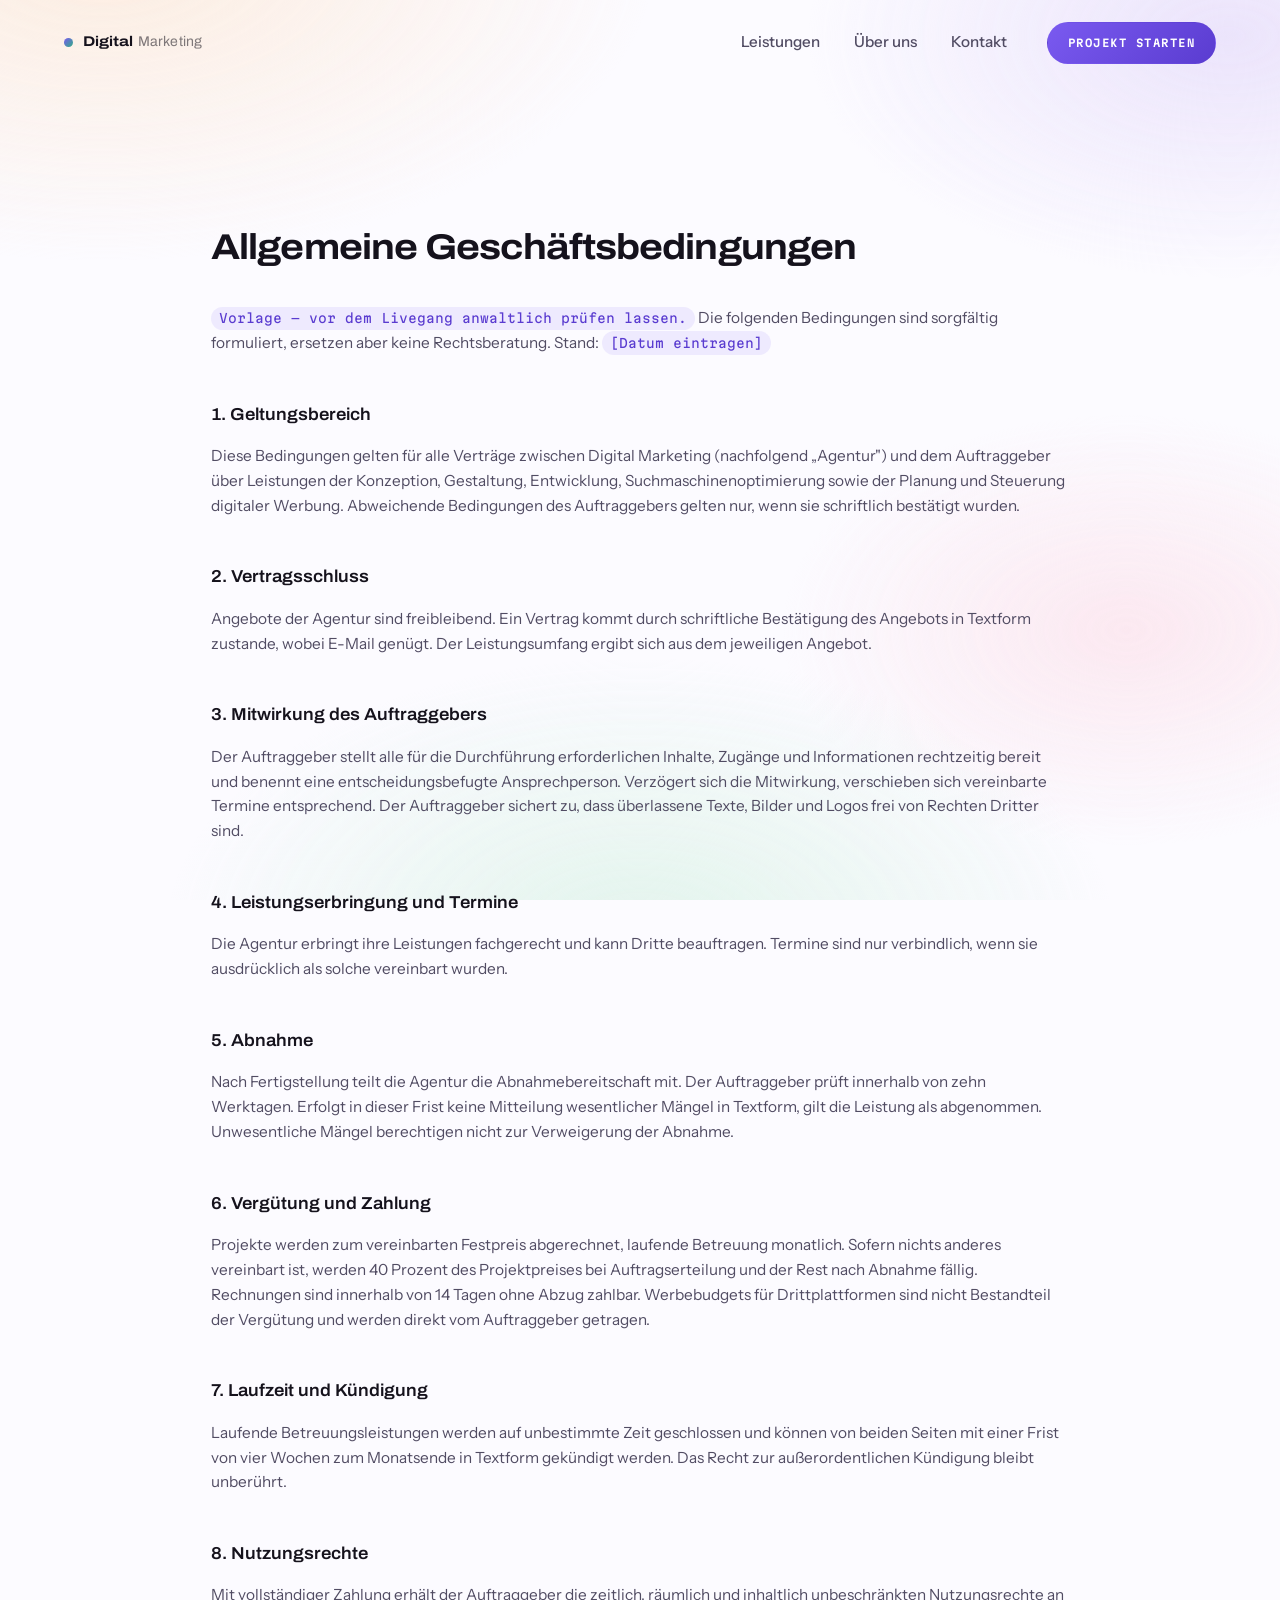
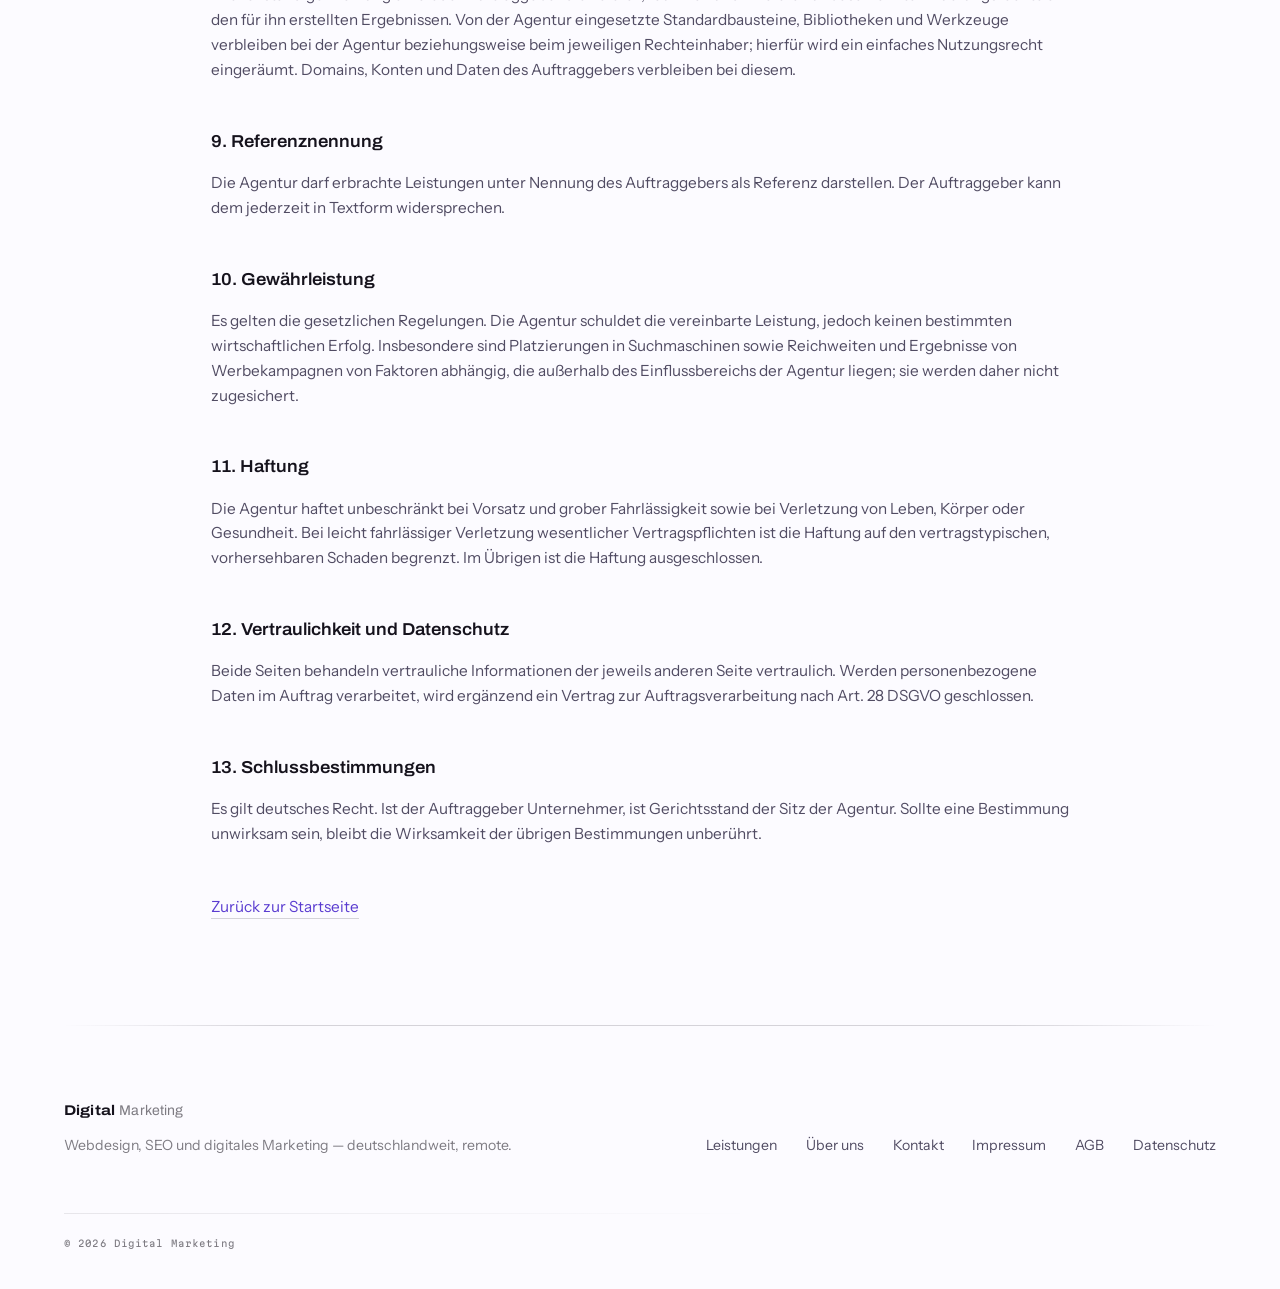
==== commit 47e2aed9: "Scroll-Storytelling live reparieren: Video aus dem Arbeitsspeicher Auf der öffentlichen Seite blieb " ====
--- a/agb.html
+++ b/agb.html
@@ -1,8 +1,22 @@
 <!DOCTYPE html>
-<html lang="de">
+<html lang="de" class="no-js">
 
 <head>
   <meta charset="utf-8">
+  <script>
+    /* Sofort auf "js" schalten, damit die statische Fassung nicht kurz
+       aufblitzt. Meldet sich das Story-Skript aber nicht innerhalb weniger
+       Sekunden zurück — blockiert, Ladefehler, Netz weg —, wird wieder auf
+       die statische Fassung umgestellt, damit nie leere Abschnitte
+       stehenbleiben. */
+    (function (d) {
+      var h = d.documentElement;
+      h.className = h.className.replace("no-js", "js");
+      setTimeout(function () {
+        if (!window.__siteBoot) h.className = h.className.replace("js", "no-js");
+      }, 3500);
+    })(document);
+  </script>
   <meta name="viewport" content="width=device-width, initial-scale=1">
 
   <title>AGB | Digital Marketing</title>
--- a/assets/css/site.css
+++ b/assets/css/site.css
@@ -187,6 +187,8 @@
 .section-title {
   margin: 0;
   font-family: var(--face-display);
+  overflow-wrap: break-word;
+  hyphens: auto;
   font-size: var(--step-title);
   font-weight: 700;
   font-stretch: 112%;
@@ -312,6 +314,7 @@
 .masthead {
   position: fixed;
   inset: 0 0 auto;
+  color: var(--ink);
   z-index: 200;
   display: flex;
   align-items: center;
@@ -476,9 +479,10 @@
   top: 0;
   height: 100svh;
   isolation: isolate;
-  --stage-x: var(--gutter);
-  --stage-top: clamp(4.6rem, 9vh, 6.4rem);
-  --stage-bottom: clamp(.9rem, 3vh, 1.8rem);
+  /* Randlos: Das Video nimmt die gesamte Fläche ein. */
+  --stage-x: 0px;
+  --stage-top: 0px;
+  --stage-bottom: 0px;
 }
 
 /* Das Video liegt als gerundete Karte auf dem hellen Grund — nicht mehr
@@ -489,12 +493,10 @@
   inset: var(--stage-top) var(--stage-x) var(--stage-bottom);
   z-index: 0;
   overflow: hidden;
-  border-radius: var(--radius-lg);
   background-color: #14121A;
   background-image: url("../../public/images/hero-poster.jpg");
   background-size: cover;
   background-position: center;
-  box-shadow: var(--shadow-lg);
 }
 
 .stage__video {
@@ -530,7 +532,7 @@
   inset: 0;
   z-index: 1;
   background:
-    linear-gradient(180deg, rgba(12, 10, 20, .34) 0%, rgba(12, 10, 20, 0) 32%),
+    linear-gradient(180deg, rgba(12, 10, 20, .5) 0%, rgba(12, 10, 20, .12) 24%, rgba(12, 10, 20, 0) 38%),
     linear-gradient(0deg, rgba(12, 10, 20, .84) 0%, rgba(12, 10, 20, .5) 26%, rgba(12, 10, 20, .06) 58%, rgba(12, 10, 20, 0) 76%);
 }
 
@@ -550,7 +552,7 @@
   z-index: 2;
   display: grid;
   align-items: end;
-  padding: 0 clamp(1.4rem, 3.4vw, 3rem) clamp(3.4rem, 8vh, 5.4rem);
+  padding: 0 var(--gutter) clamp(4rem, 9vh, 6rem);
   pointer-events: none;
   color: var(--on-media);
 }
@@ -680,7 +682,7 @@
 
 .rail {
   position: absolute;
-  right: calc(var(--stage-x) + clamp(1.4rem, 3.4vw, 3rem));
+  right: var(--gutter);
   top: 50%;
   transform: translateY(-50%);
   z-index: 3;
@@ -738,8 +740,8 @@
 
 .scrollcue {
   position: absolute;
-  left: calc(var(--stage-x) + clamp(1.4rem, 3.4vw, 3rem));
-  bottom: calc(var(--stage-bottom) + 1.2rem);
+  left: var(--gutter);
+  bottom: 1.4rem;
   z-index: 3;
   margin: 0;
   font-family: var(--face-mono);
@@ -775,9 +777,9 @@
 
 .scrub {
   position: absolute;
-  left: var(--stage-x);
-  right: var(--stage-x);
-  bottom: calc(var(--stage-bottom) - 5px);
+  left: 0;
+  right: 0;
+  bottom: 0;
   height: 3px;
   z-index: 3;
   border-radius: var(--pill);
@@ -1523,8 +1525,8 @@
   .rail {
     top: auto;
     bottom: 3.2rem;
-    left: var(--stage-x);
-    right: var(--stage-x);
+    left: var(--gutter);
+    right: var(--gutter);
     transform: none;
     display: flex;
     justify-content: space-between;
@@ -1574,11 +1576,12 @@
   .stage__media {
     top: 8.5svh;
     bottom: auto;
-    left: var(--stage-x);
-    right: var(--stage-x);
-    height: calc((100vw - 2 * var(--gutter)) * 0.5625);
+    left: 0;
+    right: 0;
+    height: calc(100vw * 0.5625);
     background-size: cover;
-    box-shadow: var(--shadow);
+    border-radius: 0;
+    box-shadow: none;
   }
 
   /* Unter dem Band steht der Text auf hellem Grund — hier gelten die
@@ -1642,10 +1645,13 @@
      Bauchbinde im Film. Dadurch kann kein Beat ins Bild hineinwachsen,
      auch der lange Schlussblock mit den beiden Schaltflächen nicht. */
   .stage__beats {
-    align-items: start;
-    padding-top: calc(8.5svh + (100vw - 2 * var(--gutter)) * 0.5625 + 1.5rem);
-    padding-bottom: clamp(5rem, 13vh, 7rem);
-    padding-inline: 0;
+    /* Der Text sitzt mittig zwischen Videoband und Kapitelanzeige, statt
+       direkt unter dem Band zu kleben und darunter eine große Lücke zu
+       lassen. */
+    align-items: center;
+    padding-top: calc(8.5svh + 100vw * 0.5625 + 1.2rem);
+    padding-bottom: clamp(5.5rem, 14vh, 7.5rem);
+    padding-inline: var(--gutter);
   }
 
   .beat--cta .beat__display {
@@ -1686,7 +1692,7 @@
   }
 
   .stage__beats {
-    padding-top: calc(4.5svh + (100vw - 2 * var(--gutter)) * 0.5625 + 1rem);
+    padding-top: calc(4.5svh + 100vw * 0.5625 + .9rem);
     padding-bottom: clamp(4.5rem, 11vh, 6rem);
   }
 
@@ -1896,6 +1902,8 @@
 
 .pagehead__title {
   margin: 0;
+  overflow-wrap: break-word;
+  hyphens: auto;
   max-width: 20ch;
   font-family: var(--face-display);
   font-size: clamp(1.9rem, 4vw, 3.4rem);
@@ -2135,6 +2143,9 @@
 
 .steps {
   counter-reset: step;
+  list-style: none;
+  margin: 0;
+  padding: 0;
   display: grid;
   gap: 1px;
   background: var(--line);
@@ -2415,3 +2426,533 @@
   gap: .7rem;
 }
 .sr-only{position:absolute;width:1px;height:1px;padding:0;margin:-1px;overflow:hidden;clip:rect(0 0 0 0);white-space:nowrap;border:0}
+
+
+/* ==========================================================================
+   Randloser Hero: Die Kopfzeile liegt jetzt auf dem dunklen Video, solange
+   noch nicht gescrollt wurde, und wechselt beim Anheften auf dunkle Schrift.
+   ========================================================================== */
+
+@media (min-width: 861px), (orientation: landscape) {
+
+  body:not(.subpage) .masthead:not(.is-stuck) .wordmark,
+  body:not(.subpage) .masthead:not(.is-stuck) .mainnav__list a,
+  body:not(.subpage) .masthead:not(.is-stuck) .menutoggle {
+    color: #FFFFFF;
+  }
+}
+
+@media (min-width: 861px), (orientation: landscape) {
+
+  body:not(.subpage) .masthead:not(.is-stuck) .wordmark__thin {
+    color: rgba(255, 255, 255, .7);
+  }
+
+  body:not(.subpage) .masthead:not(.is-stuck) .menutoggle__bars i {
+    background: #FFFFFF;
+  }
+
+  body:not(.subpage) .masthead:not(.is-stuck) .mainnav__list a::after {
+    background: #FFFFFF;
+  }
+}
+
+/* ============================ Lichtadern-Übergang ========================= */
+/* Führt die Leuchtspuren aus dem Videoende in den nächsten Abschnitt weiter,
+   damit der Schnitt zwischen Hero und Seite nicht hart wirkt. */
+
+.streams {
+  position: relative;
+  z-index: 0;
+  height: clamp(16rem, 42vh, 30rem);
+  margin-top: -1px;
+  /* Der untere Teil schiebt sich hinter den folgenden Abschnitt, damit die
+     Adern nicht abbrechen, sondern hinter der Überschrift auslaufen. */
+  margin-bottom: clamp(-14rem, -26vh, -7rem);
+  overflow: hidden;
+  pointer-events: none;
+}
+
+/* Der nachfolgende Abschnitt liegt darüber, sonst verschwände sein Text. */
+.bridge {
+  position: relative;
+  z-index: 1;
+}
+
+.streams canvas {
+  position: absolute;
+  inset: 0;
+  display: block;
+}
+
+/* Oben läuft der dunkle Videorand weich in den hellen Grund aus. */
+.streams::before {
+  content: "";
+  position: absolute;
+  inset: 0 0 auto;
+  height: clamp(4rem, 9vh, 7rem);
+  background: linear-gradient(180deg, rgba(12, 10, 20, .92) 0%, rgba(12, 10, 20, .45) 42%, rgba(12, 10, 20, 0) 100%);
+}
+
+/* ================================== Globus ================================ */
+
+.orb {
+  display: grid;
+  /* minmax(0,…) statt der voreingestellten Mindestbreite auto: Sonst kann
+     eine lange Überschrift das Rasterfeld über die Seite hinausdrücken. */
+  grid-template-columns: minmax(0, 1fr);
+  gap: clamp(1.8rem, 4vw, 3.5rem);
+  align-items: center;
+}
+
+@media (min-width: 900px) {
+  .orb {
+    grid-template-columns: minmax(0, 1fr) minmax(0, .9fr);
+  }
+}
+
+.orb__stage {
+  position: relative;
+  aspect-ratio: 1;
+  /* Die Leinwand bekommt ihre Pixelmaße von JavaScript. Ohne diese Grenze
+     kann ein einmal gemessener Wert die Spalte breiter machen als die
+     Seite. */
+  max-width: 100%;
+  width: min(100%, 30rem);
+  margin-inline: auto;
+  display: grid;
+  place-items: center;
+}
+
+.orb__stage canvas {
+  display: block;
+  max-width: 100%;
+  height: auto;
+}
+
+.orb__badge {
+  position: absolute;
+  left: 50%;
+  top: 50%;
+  transform: translate(-50%, -50%);
+  display: inline-flex;
+  align-items: center;
+  gap: .5rem;
+  padding: .5rem 1rem;
+  border-radius: var(--pill);
+  background: rgba(255, 255, 255, .86);
+  backdrop-filter: blur(10px);
+  -webkit-backdrop-filter: blur(10px);
+  border: 1px solid var(--line);
+  box-shadow: var(--shadow);
+  font-family: var(--face-mono);
+  font-size: .6rem;
+  letter-spacing: .16em;
+  text-transform: uppercase;
+  color: var(--ink);
+  white-space: nowrap;
+}
+
+.orb__ring {
+  margin: 0;
+  padding: 0;
+  list-style: none;
+  display: grid;
+  gap: .8rem;
+}
+
+.orb__ring li {
+  position: relative;
+  padding-left: 1.5rem;
+  color: var(--ink-2);
+  font-size: .96rem;
+}
+
+.orb__ring li::before {
+  content: "";
+  position: absolute;
+  left: 0;
+  top: .55em;
+  width: 8px;
+  height: 8px;
+  border-radius: 50%;
+  background: var(--violet);
+  box-shadow: 0 0 0 4px rgba(122, 90, 240, .14);
+}
+
+/* =============================== Fußzeile ================================= */
+/* Durchsichtig, damit die Pastellstimmung der Seite bis unten durchläuft. */
+
+.footer {
+  position: relative;
+  background: transparent;
+  border-top: 0;
+}
+
+.footer::before {
+  content: "";
+  position: absolute;
+  inset: 0 var(--gutter) auto;
+  height: 1px;
+  background: linear-gradient(90deg, transparent, var(--line-strong) 18%, var(--line-strong) 82%, transparent);
+}
+
+.footer__legal {
+  border-top: 0;
+  position: relative;
+}
+
+.footer__legal::before {
+  content: "";
+  position: absolute;
+  inset: 0 0 auto;
+  height: 1px;
+  background: linear-gradient(90deg, var(--line), transparent 60%);
+}
+
+/* ==========================================================================
+   Zweite Scroll-Geschichte (helle Aufnahme)
+   Das SEO-Video ist hell — Schrift darauf wäre unlesbar. Die Aufnahme steht
+   deshalb neben dem Text, nicht dahinter: rechts das Bild, links die
+   Erzählung auf Papiergrund. Im Hochformat rückt das Bild nach oben.
+   ========================================================================== */
+
+.story--light {
+  height: 420vh;
+}
+
+.story--light .story__stage {
+  --stage-x: var(--gutter);
+  --stage-top: clamp(5rem, 10vh, 7rem);
+  --stage-bottom: clamp(2rem, 6vh, 4rem);
+}
+
+.story--light .stage__media {
+  left: auto;
+  width: min(52%, 40rem);
+  right: var(--stage-x);
+  top: 50%;
+  bottom: auto;
+  height: min(58vh, 26rem);
+  transform: translateY(-50%);
+  border-radius: var(--radius-lg);
+  border: 1px solid var(--line);
+  background-color: var(--card);
+  background-image: url("../../public/images/seo-poster.jpg");
+  box-shadow: var(--shadow);
+}
+
+.story--light .stage__video {
+  object-fit: contain;
+  background: var(--card);
+}
+
+.story--light .stage__beats {
+  inset: var(--stage-top) auto var(--stage-bottom) var(--stage-x);
+  width: min(44%, 34rem);
+  align-items: center;
+  padding: 0;
+  color: var(--ink);
+}
+
+.story--light .beat__display {
+  text-shadow: none;
+  font-size: clamp(1.6rem, 3vw, 2.6rem);
+}
+
+.story--light .beat__display em {
+  color: var(--ink-3);
+}
+
+.story--light .beat__eyebrow {
+  color: var(--violet);
+  text-shadow: none;
+}
+
+.story--light .beat__eyebrow::before {
+  background: var(--violet);
+}
+
+.story--light .beat__lead {
+  color: var(--ink-2);
+  text-shadow: none;
+}
+
+.story--light .stage__beats .btn--ghost {
+  background: var(--card);
+  color: var(--ink);
+  border-color: var(--line-strong);
+  backdrop-filter: none;
+  -webkit-backdrop-filter: none;
+  box-shadow: var(--shadow-sm);
+}
+
+.story--light .scrub {
+  left: var(--stage-x);
+  right: var(--stage-x);
+  bottom: clamp(.8rem, 2vh, 1.4rem);
+  border-radius: var(--pill);
+}
+
+.beat__list {
+  margin: 1.3rem 0 0;
+  padding: 0;
+  list-style: none;
+  display: grid;
+  gap: .6rem;
+  max-width: 40ch;
+}
+
+.beat__list li {
+  position: relative;
+  padding-left: 1.4rem;
+  font-size: .95rem;
+  color: var(--ink-2);
+}
+
+.beat__list li::before {
+  content: "";
+  position: absolute;
+  left: 0;
+  top: .58em;
+  width: 7px;
+  height: 7px;
+  border-radius: 50%;
+  background: var(--violet);
+}
+
+@media (max-width: 900px) {
+  .story--light {
+    height: 360vh;
+  }
+
+  .story--light .stage__media {
+    left: var(--stage-x);
+    right: var(--stage-x);
+    width: auto;
+    top: clamp(4.5rem, 10vh, 7rem);
+    transform: none;
+    height: min(40vh, 15rem);
+  }
+
+  .story--light .stage__beats {
+    inset: 0 var(--stage-x) var(--stage-bottom);
+    width: auto;
+    /* Wie im Hero: mittig im freien Raum unter dem Bild, statt unten zu
+       kleben und eine große Lücke zu lassen. */
+    align-items: center;
+    padding-top: calc(clamp(4.5rem, 10vh, 7rem) + min(40vh, 15rem) + 1.4rem);
+    padding-bottom: clamp(3rem, 8vh, 4.5rem);
+  }
+
+  .story--light .beat__display {
+    font-size: clamp(1.4rem, 5.6vw, 2rem);
+  }
+
+  .story--light .beat__list li,
+  .story--light .beat__lead {
+    font-size: .9rem;
+  }
+}
+
+/* Bei reduzierter Bewegung stapelt sich auch diese Geschichte statisch. */
+@media (prefers-reduced-motion: reduce) {
+
+  .story--light {
+    height: auto;
+  }
+
+  .story--light .stage__media {
+    position: relative;
+    inset: auto;
+    width: auto;
+    transform: none;
+    height: 46vh;
+    min-height: 240px;
+    margin: 0 var(--gutter);
+  }
+
+  .story--light .stage__beats {
+    position: static;
+    width: auto;
+    padding: clamp(2rem, 5vw, 3rem) var(--gutter) 0;
+  }
+}
+
+/* Sehr schmale Geräte: Der Titelgrad wird zurückgenommen, damit lange
+   deutsche Komposita wie „Knotenpunkt" sicher in die Zeile passen. */
+@media (max-width: 380px) {
+  :root {
+    --step-title: clamp(1.4rem, 7vw, 1.9rem);
+  }
+}
+
+/* ======================= Check mit Globus daneben ========================= */
+/* Die Fragekarte ließ die rechte Bildhälfte leer. Der Globus füllt sie und
+   zeigt zugleich, worum es geht: alle Kanäle führen auf eine Seite. */
+
+.check-split {
+  display: grid;
+  grid-template-columns: minmax(0, 1fr);
+  gap: clamp(2rem, 5vw, 4rem);
+  align-items: center;
+}
+
+@media (min-width: 1000px) {
+  .check-split {
+    grid-template-columns: minmax(0, 1.05fr) minmax(0, .95fr);
+  }
+}
+
+.check-split__main {
+  min-width: 0;
+}
+
+.check-split__orb {
+  display: grid;
+  grid-template-columns: minmax(0, 1fr);
+  justify-items: center;
+  gap: 1.2rem;
+  min-width: 0;
+}
+
+.check-split__orb > * {
+  max-width: 100%;
+}
+
+.check-split__note {
+  margin: 0;
+  max-width: 34ch;
+  text-align: center;
+  font-size: .92rem;
+  color: var(--ink-2);
+}
+
+/* Auf kleinen Geräten steht die Kugel über den Fragen: Sie erklärt das
+   Thema, bevor gefragt wird, und kostet dort keine Höhe im Lesefluss. */
+@media (max-width: 999px) {
+  .check-split__orb {
+    order: -1;
+  }
+
+  .check-split .orb__stage {
+    width: min(100%, 20rem);
+  }
+
+  .check-split__note {
+    font-size: .88rem;
+  }
+}
+
+/* Im Hochformat standen Ziffer und Kettenpunkt übereinander, weil die
+   Indexspalte dort schmaler ist als der Abstand des Punktes. Der Punkt
+   rückt an den Rand, die Ziffer dahinter. */
+@media (max-width: 700px) {
+  .node::before,
+  .node__index::before {
+    left: .5rem;
+  }
+
+  .node__index {
+    padding-left: 1.35rem;
+  }
+}
+
+/* ==========================================================================
+   Sicherheitsnetz ohne JavaScript
+   Die Story-Texte und die eingeblendeten Abschnitte starten unsichtbar und
+   werden per Skript sichtbar gemacht. Bleibt das Skript aus — blockiert,
+   Ladefehler, abgeschaltet —, wäre die halbe Seite leer. Diese Regeln
+   liefern in dem Fall dieselbe statische Fassung wie bei reduzierter
+   Bewegung: alles lesbar, nur ohne Bewegung.
+   ========================================================================== */
+
+.no-js .reveal {
+  opacity: 1;
+  transform: none;
+}
+
+.no-js .story {
+  height: auto;
+}
+
+.no-js .story__stage {
+  position: static;
+  height: auto;
+  overflow: visible;
+}
+
+.no-js .stage__media {
+  position: relative;
+  inset: auto;
+  width: auto;
+  height: 56vh;
+  min-height: 260px;
+  transform: none;
+  margin: 0 var(--gutter);
+  border-radius: var(--radius-lg);
+}
+
+.no-js .stage__video,
+.no-js .stage__vignette,
+.no-js .rail,
+.no-js .scrub,
+.no-js .scrollcue,
+.no-js .streams {
+  display: none;
+}
+
+.no-js .stage__beats {
+  position: static;
+  display: block;
+  width: auto;
+  padding: clamp(2rem, 5vw, 3rem) var(--gutter) var(--band);
+  color: var(--ink);
+}
+
+.no-js .beat {
+  opacity: 1;
+  transform: none;
+  filter: none;
+  max-width: 68ch;
+  pointer-events: auto;
+  padding: clamp(1.6rem, 4vw, 2.6rem) 0;
+  border-top: 1px solid var(--line);
+}
+
+.no-js .beat:first-child {
+  border-top: 0;
+}
+
+.no-js .beat__display,
+.no-js .beat__statement,
+.no-js .beat__lead,
+.no-js .beat__eyebrow {
+  text-shadow: none;
+}
+
+.no-js .beat__display em,
+.no-js .beat__lead {
+  color: var(--ink-2);
+}
+
+.no-js .beat__eyebrow {
+  color: var(--ink-3);
+}
+
+.no-js .beat__statement em {
+  color: var(--violet-deep);
+}
+
+.no-js .beat__swap {
+  opacity: 1;
+  transform: none;
+}
+
+.no-js .stage__beats .btn--ghost {
+  background: var(--card);
+  color: var(--ink);
+  border-color: var(--line-strong);
+  backdrop-filter: none;
+  -webkit-backdrop-filter: none;
+}
